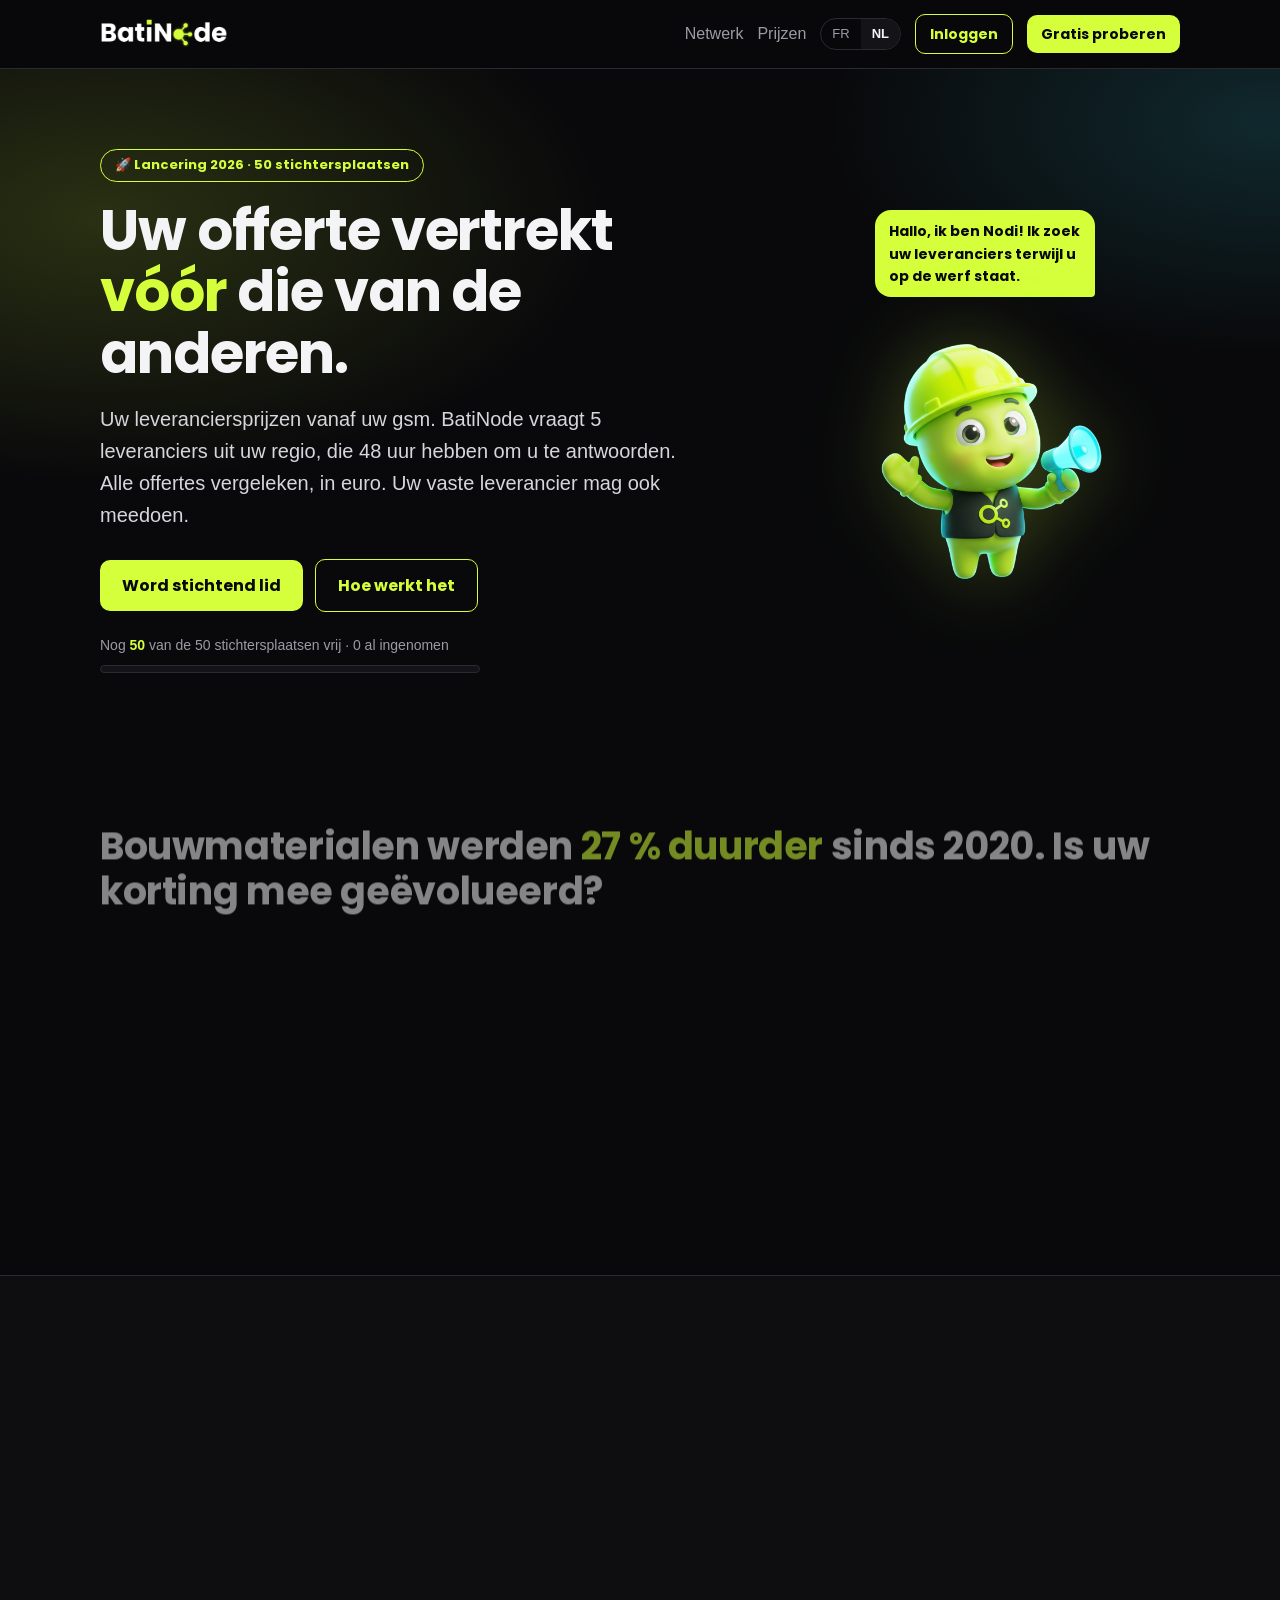
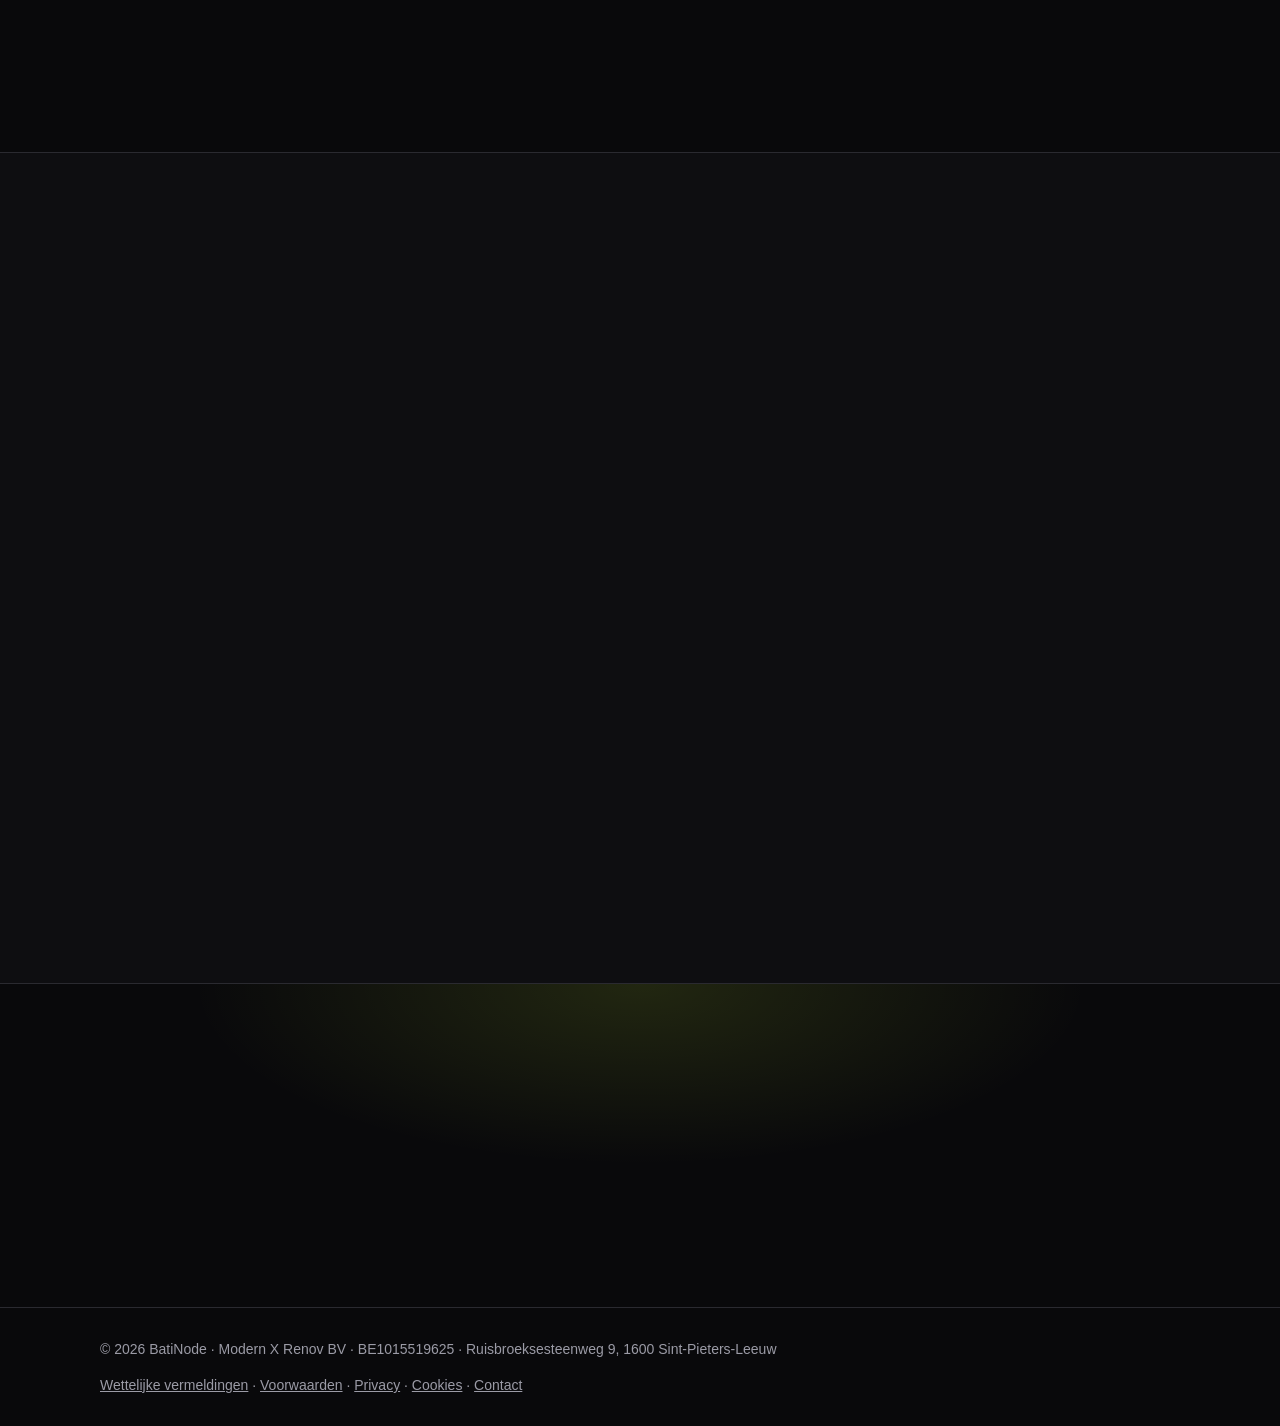
==== nl/index.html @ 7c595033 "Comparison screenshot, contractor network section, 50 founder places with +50 % after, app logo and " ====
<!doctype html>
<html lang="nl">
<head>
<meta charset="utf-8">
<meta name="viewport" content="width=device-width, initial-scale=1">
<meta http-equiv="Content-Security-Policy" content="default-src 'self'; script-src 'self'; style-src 'self'; img-src 'self' data:; font-src 'self'; connect-src 'self' https://bkmzstdviytslegbxsax.supabase.co; object-src 'none'; base-uri 'self'; form-action 'self'; frame-ancestors 'none'; upgrade-insecure-requests">
<meta name="referrer" content="strict-origin-when-cross-origin">
<title>BatiNode – Uw materiaalprijzen opgevraagd bij 5 leveranciers | Voor aannemers</title>
<meta name="description" content="BatiNode vraagt uw prijzen op bij 5 leveranciers in uw regio en vergelijkt de offertes. De leveranciers hebben 48 uur om te antwoorden. Belgisch platform voor bouwondernemers. Lanceringsprijs: 50 stichtersplaatsen.">
<link rel="canonical" href="https://batinode.be/nl/">
<link rel="alternate" hreflang="fr-BE" href="https://batinode.be/">
<link rel="alternate" hreflang="nl-BE" href="https://batinode.be/nl/">
<link rel="icon" href="/favicon.svg" type="image/svg+xml">
<link rel="icon" href="/favicon.ico" sizes="any">
<link rel="apple-touch-icon" href="/apple-touch-icon.png">
<meta property="og:type" content="website">
<meta property="og:title" content="BatiNode – Uw offerte vertrekt vóór die van de anderen">
<meta property="og:description" content="Het Belgische platform voor bouwondernemers. Word een van de 50 stichtende leden.">
<meta property="og:image" content="https://batinode.be/assets/og-nl.png">
<meta property="og:image:width" content="1200">
<meta property="og:image:height" content="630">
<meta property="og:image:alt" content="BatiNode – uw materiaalprijzen opgevraagd bij 5 leveranciers">
<meta property="og:site_name" content="BatiNode">
<meta property="og:locale" content="nl_BE">
<meta name="twitter:card" content="summary_large_image">
<meta name="twitter:image" content="https://batinode.be/assets/og-nl.png">
<meta name="theme-color" content="#09090b">
<meta property="og:url" content="https://batinode.be/nl/">
<link rel="stylesheet" href="/assets/site.css">
<script type="application/ld+json">{"@context":"https://schema.org","@type":"Organization","name":"BatiNode","url":"https://batinode.be/nl/","logo":"https://batinode.be/assets/logo.png","email":"support@batinode.be","legalName":"Modern X Renov BV","vatID":"BE1015519625","address":{"@type":"PostalAddress","streetAddress":"Ruisbroeksesteenweg 9","postalCode":"1600","addressLocality":"Sint-Pieters-Leeuw","addressCountry":"BE"}}</script>
</head>
<body>
<header>
  <div class="wrap nav">
    <a href="/nl/" aria-label="BatiNode – home"><img src="/assets/logo.png" alt="BatiNode" width="160" height="37"></a>
    <div class="links">
      <a class="hide-m navlink" href="#netwerk">Netwerk</a>
      <a class="hide-m navlink" href="#prijzen">Prijzen</a>
      <div class="lang"><a href="/" hreflang="fr">FR</a><a class="on" href="/nl/">NL</a></div>
      <a class="btn ghost sm hide-m" href="https://app.batinode.be/" rel="noopener">Inloggen</a>
      <a class="btn sm" href="https://app.batinode.be/?fondateur=1&amp;lang=nl" rel="noopener">Gratis proberen</a>
    </div>
  </div>
</header>

<main>
<section class="hero">
  <div class="wrap">
    <div>
      <span class="badge">🚀 Lancering 2026 · 50 stichtersplaatsen</span>
      <h1>Uw offerte vertrekt <em>vóór</em> die van de anderen.</h1>
      <p class="lead">Uw leveranciersprijzen vanaf uw gsm. BatiNode vraagt 5 leveranciers uit uw regio, die 48 uur hebben om u te antwoorden. Alle offertes vergeleken, in euro. Uw vaste leverancier mag ook meedoen.</p>
      <div class="cta-row">
        <a class="btn" href="https://app.batinode.be/?fondateur=1&amp;lang=nl" rel="noopener">Word stichtend lid</a>
        <a class="btn ghost" href="#hoe">Hoe werkt het</a>
      </div>
      <div class="counter" data-founders="0">
        Nog <b data-left>50</b> van de 50 stichtersplaatsen vrij · <span data-taken>0</span> al ingenomen
        <div class="bar"><i></i></div>
      </div>
    </div>
    <div class="nodi">
      <div class="bubble">Hallo, ik ben Nodi! Ik zoek uw leveranciers terwijl u op de werf staat.</div>
      <img src="/assets/nodi.png" alt="Nodi, de assistent van BatiNode" width="300" height="300">
    </div>
  </div>
</section>

<section id="cijfers">
  <div class="wrap">
    <h2 class="reveal">Bouwmaterialen werden <em>27 % duurder</em> sinds 2020. Is uw korting mee geëvolueerd?</h2>
    <p class="sub reveal">Prijzen veranderen elke maand, klanten vergelijken alles, en elke avond wachten op een prijs is een werf die elders kan tekenen.</p>
    <div class="grid3">
      <div class="card reveal"><div class="stat">+27 %</div><p>Stijging van de prijsindex voor bouwmaterialen sinds eind 2020 (FOD Economie).</p></div>
      <div class="card reveal"><div class="stat">1 tot 2 weken</div><p>Op bouwfora zeggen particulieren dat ze na die termijn zonder offerte afhaken.</p></div>
      <div class="card reveal"><div class="stat">13 u</div><p>Per week: de beheertijd van een bouwondernemer, waarvan ongeveer 3 u voor aankopen en offertes (studie Asterès 2024, Frankrijk).</p></div>
    </div>
  </div>
</section>

<section class="alt">
  <div class="wrap story reveal">
    <div>
      <h2>Zoon van een aannemer. <em>Ik zag het probleem van binnenuit.</em></h2>
      <p>Mijn vader is aannemer in de bouw. Ik heb enkele jaren met hem samengewerkt, en ik deed de administratie en het beheer van het bedrijf. Bij elke werf hetzelfde verhaal: prijsaanvragen links en rechts, herinneringen sturen, en altijd dezelfde leveranciers uit gewoonte… terwijl hun prijzen niet altijd de voordeligste waren.</p>
      <p>Ik zocht een oplossing. Die bestond niet. Dus heb ik ze gemaakt: <b>BatiNode</b>. U vraagt uw prijs één keer, aan leveranciers dicht bij uw werf, en alle offertes vergeleken.</p>
      <p class="muted">— Henrique, oprichter van BatiNode</p>
    </div>
    <div class="card">
      <p class="quote">Onze belofte: uw leveranciersprijzen opgevraagd in 2 minuten, de offertes vergeleken zodra ze binnenkomen.</p>
      <p class="muted">Minder telefoneren, meer werven.</p>
    </div>
  </div>
</section>

<section id="hoe">
  <div class="wrap">
    <h2 class="reveal">Hoe werkt het</h2>
    <p class="sub reveal">Drie stappen, geen opleiding nodig.</p>
    <div class="grid3">
      <div class="card reveal"><span class="num">1</span><h3>Beschrijf wat u nodig hebt</h3><p>Producten, hoeveelheden, levering of afhaling. Importeer zelfs uw Excel-meetstaat met één klik.</p></div>
      <div class="card reveal"><span class="num">2</span><h3>Nodi vindt 5 leveranciers</h3><p>Uit meer dan 1.000 gecontroleerde Belgische leveranciers, dicht bij uw werf. Of kies uw eigen leveranciers, of beide.</p></div>
      <div class="card reveal"><span class="num">3</span><h3>Vergelijk en bestel</h3><p>De offertes naast elkaar, op eenheidsprijs: beste prijs, termijn, levering. U kiest, wij verwittigen de anderen.</p></div>
    </div>
  </div>
</section>

<section id="vergelijking" class="alt">
  <div class="wrap">
    <h2 class="reveal">De vergelijking, <em>in één oogopslag</em></h2>
    <p class="sub reveal">Elke offerte naast elkaar, op eenheidsprijs, ook als een leverancier per rol of per emmer verkoopt. Nodi leest de pdf-offertes, controleert of het materiaal het gevraagde is en toont u de beste offerte.</p>
    <img class="shot reveal" src="/assets/comparatif-nl.png" width="1290" height="957" loading="lazy" alt="Voorbeeld van een BatiNode-vergelijking: drie offertes naast elkaar, de beste aangeduid door Nodi, en een ander product gemeld met een nieuwe aanvraag">
    <p class="note reveal">Voorbeeld met fictieve leveranciers.</p>
  </div>
</section>

<section id="netwerk">
  <div class="wrap">
    <h2 class="reveal">Niet alleen leveranciers: <em>een ondernemersnetwerk</em></h2>
    <p class="sub reveal">BatiNode verbindt ook bouwbedrijven met elkaar. Ze zijn allemaal gecontroleerd in de KBO en het btw-register: u weet met wie u praat.</p>
    <div class="grid2">
      <div class="card reveal"><div class="ico">🧱</div><h3>Onderaanneming</h3><p>Te veel werk? Geef een perceel aan een gecontroleerde aannemer. Te weinig? Bied uw diensten aan anderen aan.</p></div>
      <div class="card reveal"><div class="ico">🤝</div><h3>Samenwerking en gedeelde werven</h3><p>Ga samen voor een grotere werf, combineer uw vakgebieden en win opdrachten die u alleen niet zou nemen.</p></div>
      <div class="card reveal"><div class="ico">🛠️</div><h3>Materiaal lenen</h3><p>Stelling, minigraver, betonmolen: huur of leen bij een collega in de buurt.</p></div>
      <div class="card reveal"><div class="ico">💬</div><h3>Chat en afspraken tussen vakmensen</h3><p>Schrijf rechtstreeks naar een andere aannemer. Komt u tot een akkoord, noteer het in de app: iedereen houdt een spoor.</p></div>
    </div>
  </div>
</section>

<section class="alt">
  <div class="wrap">
    <h2 class="reveal">Alles om <em>tijd en marge te winnen</em></h2>
    <div class="grid3 mt">
      <div class="card reveal"><div class="ico">⚡</div><h3>48 uur om te antwoorden</h3><p>Leveranciers hebben 48 uur om te antwoorden. Zonder antwoord schrijft Nodi andere leveranciers aan om de 5 aan te vullen, zonder u.</p></div>
      <div class="card reveal"><div class="ico">✅</div><h3>Gecontroleerde bedrijven</h3><p>Elk bedrijf wordt gecontroleerd in de KBO en het Europese btw-register.</p></div>
      <div class="card reveal"><div class="ico">🤝</div><h3>Ondernemersnetwerk</h3><p>Onderaanneming, partnerschappen, hulp: vind betrouwbare vakmensen en chat rechtstreeks tussen gecontroleerde bedrijven.</p></div>
      <div class="card reveal"><div class="ico">📦</div><h3>Opgevolgde bestellingen</h3><p>Bestelbon, voorschot, ontvangst, gecontroleerde Peppol-factuur.</p></div>
      <div class="card reveal"><div class="ico">🇧🇪</div><h3>NL en FR</h3><p>Iedereen in zijn eigen taal: u, uw leveranciers, uw e-mails.</p></div>
      <div class="card reveal"><div class="ico">🗂️</div><h3>Minder papierwerk</h3><p>Alle offertes en bestellingen op één plek. Minder telefoontjes voor wie de administratie doet.</p></div>
    </div>
  </div>
</section>

<section id="prijzen">
  <div class="wrap">
    <h2 class="reveal">Lanceringsprijs – <em>stichterstarief</em></h2>
    <p class="sub reveal">7 dagen gratis proberen, zonder bankkaart. Zonder verplichting, opzegbaar met één klik.</p>
    <div class="grid2">
      <div class="card price reveal">
        <h3>Starter</h3>
        <p class="amount">69,99 € <small>excl. btw / maand</small></p>
        <span class="launch">Lanceringsprijs · of 699,90 €/jaar (2 maanden gratis)</span>
        <ul><li>Onbeperkt ondernemersnetwerk</li><li>Chat en akkoorden tussen vakmensen</li><li>Badge gecontroleerd bedrijf</li><li>2 gebruikers</li></ul>
        <a class="btn ghost" href="https://app.batinode.be/?fondateur=1&amp;lang=nl" rel="noopener">Start de proefperiode</a>
      </div>
      <div class="card price reco reveal">
        <span class="tag">Aanbevolen</span>
        <h3>Premium</h3>
        <p class="amount">129,99 € <small>excl. btw / maand</small></p>
        <span class="launch">Lanceringsprijs · of 1.299,90 €/jaar (2 maanden gratis)</span>
        <ul><li>Alles van Starter</li><li>Onbeperkt leveranciersprijzen opvragen</li><li>Vergelijking en opvolging van bestellingen</li><li>PDF-export · 5 gebruikers</li></ul>
        <a class="btn" href="https://app.batinode.be/?fondateur=1&amp;lang=nl" rel="noopener">Word stichtend lid</a>
      </div>
    </div>
    <div class="guarantee reveal">🔒 <b>Stichtersgarantie:</b> de eerste 50 geabonneerde bedrijven behouden hun lanceringsprijs <b>levenslang</b>, zolang het abonnement actief blijft. U kunt <b>één keer</b> van formule veranderen met behoud van de garantie; een terugstap (of onderbreking) doet ze vervallen. Plus 21 % Belgische btw.</div>
    <div class="guarantee reveal">📈 <b>Na de eerste 50 plaatsen</b> stijgen de prijzen met 50 % voor nieuwe abonnees: Starter 104,99 € en Premium 194,99 € excl. btw per maand. Stichters behouden hun prijs.</div>
  </div>
</section>

<section class="alt">
  <div class="wrap">
    <h2 class="reveal">Word <em>stichtend ambassadeur</em></h2>
    <p class="sub reveal">BatiNode start. De eerste 50 zijn geen gewone klanten: zij bouwen de tool samen met ons.</p>
    <div class="grid3">
      <div class="card reveal"><div class="ico">💎</div><h3>Levenslang vaste prijs</h3><p>Uw lanceringstarief verandert nooit, ook niet als de prijzen stijgen.</p></div>
      <div class="card reveal"><div class="ico">🏅</div><h3>Badge "Stichtend lid"</h3><p>Zichtbaar op uw profiel bij alle BatiNode-leden.</p></div>
      <div class="card reveal"><div class="ico">🗣️</div><h3>Uw stem telt</h3><p>Rechtstreekse lijn met het team en als eerste toegang tot nieuwigheden. Uw ideeën worden functies.</p></div>
    </div>
  </div>
</section>

<section id="leveranciers">
  <div class="wrap story reveal">
    <div>
      <h2>Bent u <em>leverancier</em>?</h2>
      <p>Ontvang prijsaanvragen van gecontroleerde aannemers uit uw regio, rechtstreeks in uw mailbox. U antwoordt via een link, online of door uw offerte als PDF toe te voegen.</p>
      <p><b>Gratis, zonder account, zonder verplichting.</b> Afmelden met één klik.</p>
    </div>
    <div class="card"><p>Een vraag? <a href="mailto:support@batinode.be">support@batinode.be</a></p></div>
  </div>
</section>

<section class="alt">
  <div class="wrap">
    <h2 class="reveal">Veelgestelde vragen</h2>
    <details class="reveal"><summary>Ik werk al jaren met mijn vaste leverancier.</summary><p>Perfect: hij mag ook meedoen. BatiNode vervangt hem niet, het zet hem in concurrentie met 4 andere leveranciers uit uw regio. U behoudt de relatie en hebt een cijfermatig argument om te onderhandelen.</p></details>
    <details class="reveal"><summary>Mijn nettoprijzen zijn al scherp.</summary><p>Check het met één aanvraag. Is uw leverancier de goedkoopste, dan hebt u het bewijs. Zo niet, dan weet u precies hoeveel u per werf verliest.</p></details>
    <details class="reveal"><summary>Wie ziet mijn prijzen en werven?</summary><p>Niemand behalve u. Geen enkele concurrent ziet uw prijzen, en de naam van uw klant wordt nooit aan leveranciers doorgegeven: ze zien enkel uw bedrijf en de gemeente van de werf.</p></details>
    <details class="reveal"><summary>Ik heb geen tijd om software te leren.</summary><p>Er valt niets te leren: een prijs opvragen bij leveranciers duurt 2 minuten vanaf uw gsm, en Nodi begeleidt u de eerste keer. Niets te installeren.</p></details>
    <details class="reveal"><summary>Verplicht de gratis proefperiode mij tot iets?</summary><p>Nee. 7 dagen volledige toegang, zonder bankkaart. Daarna kiest u een formule of stopt u.</p></details>
    <details class="reveal"><summary>Hoe worden de leveranciers gekozen?</summary><p>Volgens het soort materiaal dat u vraagt, bij leveranciers dicht bij uw werf: ongeveer 25 km als u afhaalt in de winkel, 50 km als u laat leveren. Geen offertes van de andere kant van het land. U kunt ook uw eigen leveranciers toevoegen.</p></details>
    <details class="reveal"><summary>Betalen leveranciers iets?</summary><p>Nee. Antwoorden is gratis voor hen, wat zorgt voor veel en snelle antwoorden.</p></details>
    <details class="reveal"><summary>Wat betekent "levenslang gegarandeerde prijs"?</summary><p>Als u bij de eerste 50 geabonneerde bedrijven hoort, verandert uw lanceringsprijs nooit zolang uw abonnement zonder onderbreking actief blijft. U kunt één keer van formule wisselen (bijvoorbeeld van Starter naar Premium) met behoud van de garantie; keert u daarna terug, dan vervalt de garantie.</p></details>
    <details class="reveal"><summary>Zijn mijn gegevens veilig?</summary><p>Ja: hosting in de Europese Unie, versleutelde verbindingen, elk bedrijf ziet enkel zijn eigen gegevens, betalingen via Stripe. Zie ons privacybeleid.</p></details>
  </div>
</section>

<section class="final">
  <div class="wrap reveal">
    <h2>Klaar om elke week uren te winnen?</h2>
    <p class="sub center">Word een van de 50 stichtende leden van BatiNode.</p>
    <a class="btn" href="https://app.batinode.be/?fondateur=1&amp;lang=nl" rel="noopener">Start mijn gratis proefperiode</a>
  </div>
</section>
</main>

<footer>
  <div class="wrap">
    <span>© 2026 BatiNode · Modern X Renov BV · BE1015519625 · Ruisbroeksesteenweg 9, 1600 Sint-Pieters-Leeuw</span>
    <span><a href="/nl/legal/mentions.html">Wettelijke vermeldingen</a> · <a href="/nl/legal/conditions.html">Voorwaarden</a> · <a href="/nl/legal/confidentialite.html">Privacy</a> · <a href="/nl/legal/cookies.html">Cookies</a> · <a href="mailto:support@batinode.be">Contact</a></span>
  </div>
</footer>
<script src="/assets/site.js" defer></script>
</body>
</html>
---- assets/site.css ----
:root{--noir:#09090b;--carte:#141418;--bord:#2a2a30;--texte:#f4f4f6;--gris:#9b9ba6;--vert:#d4ff3a;--cyan:#3ae8ff}
@font-face{font-family:"Poppins";src:url(Poppins-Bold.ttf) format("truetype");font-weight:700;font-display:swap}
*{box-sizing:border-box}
html{scroll-behavior:smooth}
body{margin:0;background:var(--noir);color:var(--texte);font-family:-apple-system,BlinkMacSystemFont,"Segoe UI",Helvetica,Arial,sans-serif;line-height:1.6;-webkit-font-smoothing:antialiased}
a{color:var(--vert)}
img{max-width:100%;display:block}
.wrap{max-width:1120px;margin:0 auto;padding:0 20px}
/* header */
header{position:sticky;top:0;z-index:20;background:rgba(9,9,11,.85);backdrop-filter:blur(10px);border-bottom:1px solid var(--bord)}
.nav{display:flex;align-items:center;justify-content:space-between;height:68px;gap:16px}
.nav img{height:30px;width:auto}
.nav .links{display:flex;align-items:center;gap:14px}
.lang{display:flex;border:1px solid var(--bord);border-radius:99px;overflow:hidden;font-size:13px}
.lang a{padding:5px 11px;color:var(--gris);text-decoration:none}
.lang a.on{background:var(--carte);color:var(--texte);font-weight:600}
.btn{display:inline-block;white-space:nowrap;background:var(--vert);color:var(--noir);font-weight:700;padding:13px 22px;border-radius:10px;text-decoration:none;transition:transform .15s,box-shadow .15s}
.btn:hover{transform:translateY(-2px);box-shadow:0 8px 30px rgba(212,255,58,.35)}
.btn.ghost{background:transparent;color:var(--vert);border:1.5px solid var(--vert)}
.btn.sm{padding:8px 14px;font-size:14px}
/* hero */
.hero{position:relative;overflow:hidden;padding:80px 0 70px}
.hero:before{content:"";position:absolute;inset:-20%;background:radial-gradient(40% 40% at 20% 30%,rgba(212,255,58,.16),transparent 70%),radial-gradient(35% 35% at 85% 20%,rgba(58,232,255,.14),transparent 70%);animation:glow 12s ease-in-out infinite alternate;z-index:0}
@keyframes glow{to{transform:translate(3%,4%) scale(1.05)}}
.hero .wrap{position:relative;z-index:1;display:grid;grid-template-columns:1.25fr .75fr;gap:40px;align-items:center}
.badge{display:inline-block;border:1px solid var(--vert);color:var(--vert);border-radius:99px;padding:5px 14px;font-size:13px;font-weight:600;margin-bottom:18px}
h1,h2,h3,.btn,.amount,.badge,.bubble{font-family:"Poppins",Helvetica,Arial,sans-serif}
h1{font-size:clamp(34px,5vw,56px);line-height:1.1;margin:0 0 18px;letter-spacing:-.02em}
h1 em{font-style:normal;color:var(--vert)}
.lead{font-size:clamp(17px,2vw,20px);color:#d6d6dc;margin:0 0 28px;max-width:600px}
.cta-row{display:flex;flex-wrap:wrap;gap:12px;align-items:center}
.counter{margin-top:22px;font-size:14px;color:var(--gris)}
.counter b{color:var(--vert)}
.bar{height:8px;background:var(--carte);border:1px solid var(--bord);border-radius:99px;max-width:380px;margin-top:8px;overflow:hidden}
.bar i{display:block;height:100%;background:linear-gradient(90deg,var(--vert),var(--cyan));width:0;transition:width 1.2s}
.nodi{position:relative;text-align:center}
.nodi img{max-width:300px;margin:0 auto;filter:drop-shadow(0 0 40px rgba(212,255,58,.25));animation:float 5s ease-in-out infinite}
@keyframes float{50%{transform:translateY(-12px)}}
.bubble{position:relative;display:inline-block;margin:0 auto 14px;background:var(--vert);color:var(--noir);font-weight:700;font-size:14px;padding:10px 14px;border-radius:16px 16px 4px 16px;max-width:220px;text-align:left}
/* sections */
section{padding:72px 0}
section.alt{background:#0e0e11;border-top:1px solid var(--bord);border-bottom:1px solid var(--bord)}
h2{font-size:clamp(26px,3.5vw,38px);line-height:1.2;margin:0 0 14px;letter-spacing:-.01em}
h2 em{font-style:normal;color:var(--vert)}
.sub{color:var(--gris);max-width:680px;margin:0 0 36px}
.grid3{display:grid;grid-template-columns:repeat(3,1fr);gap:18px}
.grid2{display:grid;grid-template-columns:repeat(2,1fr);gap:18px}
.card{background:var(--carte);border:1px solid var(--bord);border-radius:16px;padding:24px}
.card h3{margin:8px 0 8px;font-size:19px}
.card p{margin:0;color:#c9c9d1}
.num{display:inline-flex;align-items:center;justify-content:center;width:34px;height:34px;border-radius:50%;background:var(--vert);color:var(--noir);font-weight:800}
.ico{font-size:28px}
.story{display:grid;grid-template-columns:1fr 1fr;gap:40px;align-items:center}
.story p{color:#d6d6dc}
.quote{border-left:4px solid var(--vert);padding:6px 0 6px 18px;font-size:19px;font-weight:600}
/* pricing */
.price{position:relative}
.price.reco{border-color:var(--vert);box-shadow:0 0 40px rgba(212,255,58,.12)}
.price .tag{position:absolute;top:-12px;left:24px;background:var(--vert);color:var(--noir);font-size:12px;font-weight:800;padding:3px 10px;border-radius:99px}
.amount{font-size:40px;font-weight:800;margin:10px 0 0}
.amount small{font-size:15px;color:var(--gris);font-weight:500}
.launch{display:inline-block;margin-top:6px;font-size:13px;color:var(--vert);font-weight:600}
.price ul{list-style:none;padding:0;margin:18px 0 22px}
.price li{padding:5px 0 5px 26px;position:relative;color:#d6d6dc}
.price li:before{content:"✓";position:absolute;left:0;color:var(--vert);font-weight:800}
.guarantee{margin-top:26px;background:rgba(212,255,58,.07);border:1px solid rgba(212,255,58,.35);border-radius:14px;padding:18px 20px}
/* faq */
details{background:var(--carte);border:1px solid var(--bord);border-radius:12px;padding:16px 20px;margin-bottom:10px}
summary{cursor:pointer;font-weight:600;list-style:none}
summary::-webkit-details-marker{display:none}
summary:after{content:"+";float:right;color:var(--vert);font-weight:800}
details[open] summary:after{content:"–"}
details p{color:#c9c9d1;margin:12px 0 0}
/* final cta */
.final{text-align:center;padding:80px 0;background:radial-gradient(50% 80% at 50% 0%,rgba(212,255,58,.12),transparent 70%)}
footer{border-top:1px solid var(--bord);padding:30px 0;color:var(--gris);font-size:14px}
footer .wrap{display:flex;flex-wrap:wrap;justify-content:space-between;gap:14px}
footer a{color:var(--gris)}
.reveal{opacity:0;transform:translateY(18px);transition:opacity .7s,transform .7s}
.reveal.in{opacity:1;transform:none}
@media (prefers-reduced-motion:reduce){.hero:before,.nodi img{animation:none}.reveal{opacity:1;transform:none;transition:none}html{scroll-behavior:auto}}
@media (max-width:860px){.hero .wrap,.story{grid-template-columns:1fr}.grid3,.grid2{grid-template-columns:1fr}.nodi img{max-width:150px}.bubble{position:static;margin:0 auto 10px;max-width:none;display:inline-block}.nav .hide-m{display:none}section{padding:56px 0}}
.navlink{color:var(--gris);text-decoration:none}
.muted{color:var(--gris);margin-top:10px}
.mt{margin-top:28px}
.sub.center{margin:0 auto 26px}
.legal{padding:40px 20px 80px;max-width:820px}
.legal h1{font-size:34px}.legal h2{font-size:22px;color:var(--vert);margin-top:34px}
.legal p,.legal li{color:#d6d6dc}
.legal table{width:100%;border-collapse:collapse;font-size:14px;margin:14px 0}
.legal th,.legal td{border:1px solid var(--bord);padding:8px 10px;text-align:left;vertical-align:top}
.legal th{background:var(--carte)}
.stat{font-family:"Poppins",Helvetica,Arial,sans-serif;font-size:34px;font-weight:700;color:var(--vert);line-height:1.1;margin-bottom:6px}
.shot{display:block;width:100%;max-width:980px;height:auto;margin:0 auto;border-radius:16px;border:1px solid var(--bord);box-shadow:0 20px 60px rgba(0,0,0,.45)}
.note{color:var(--gris);font-size:13px;text-align:center;margin:12px 0 0}
.guarantee+.guarantee{margin-top:12px}
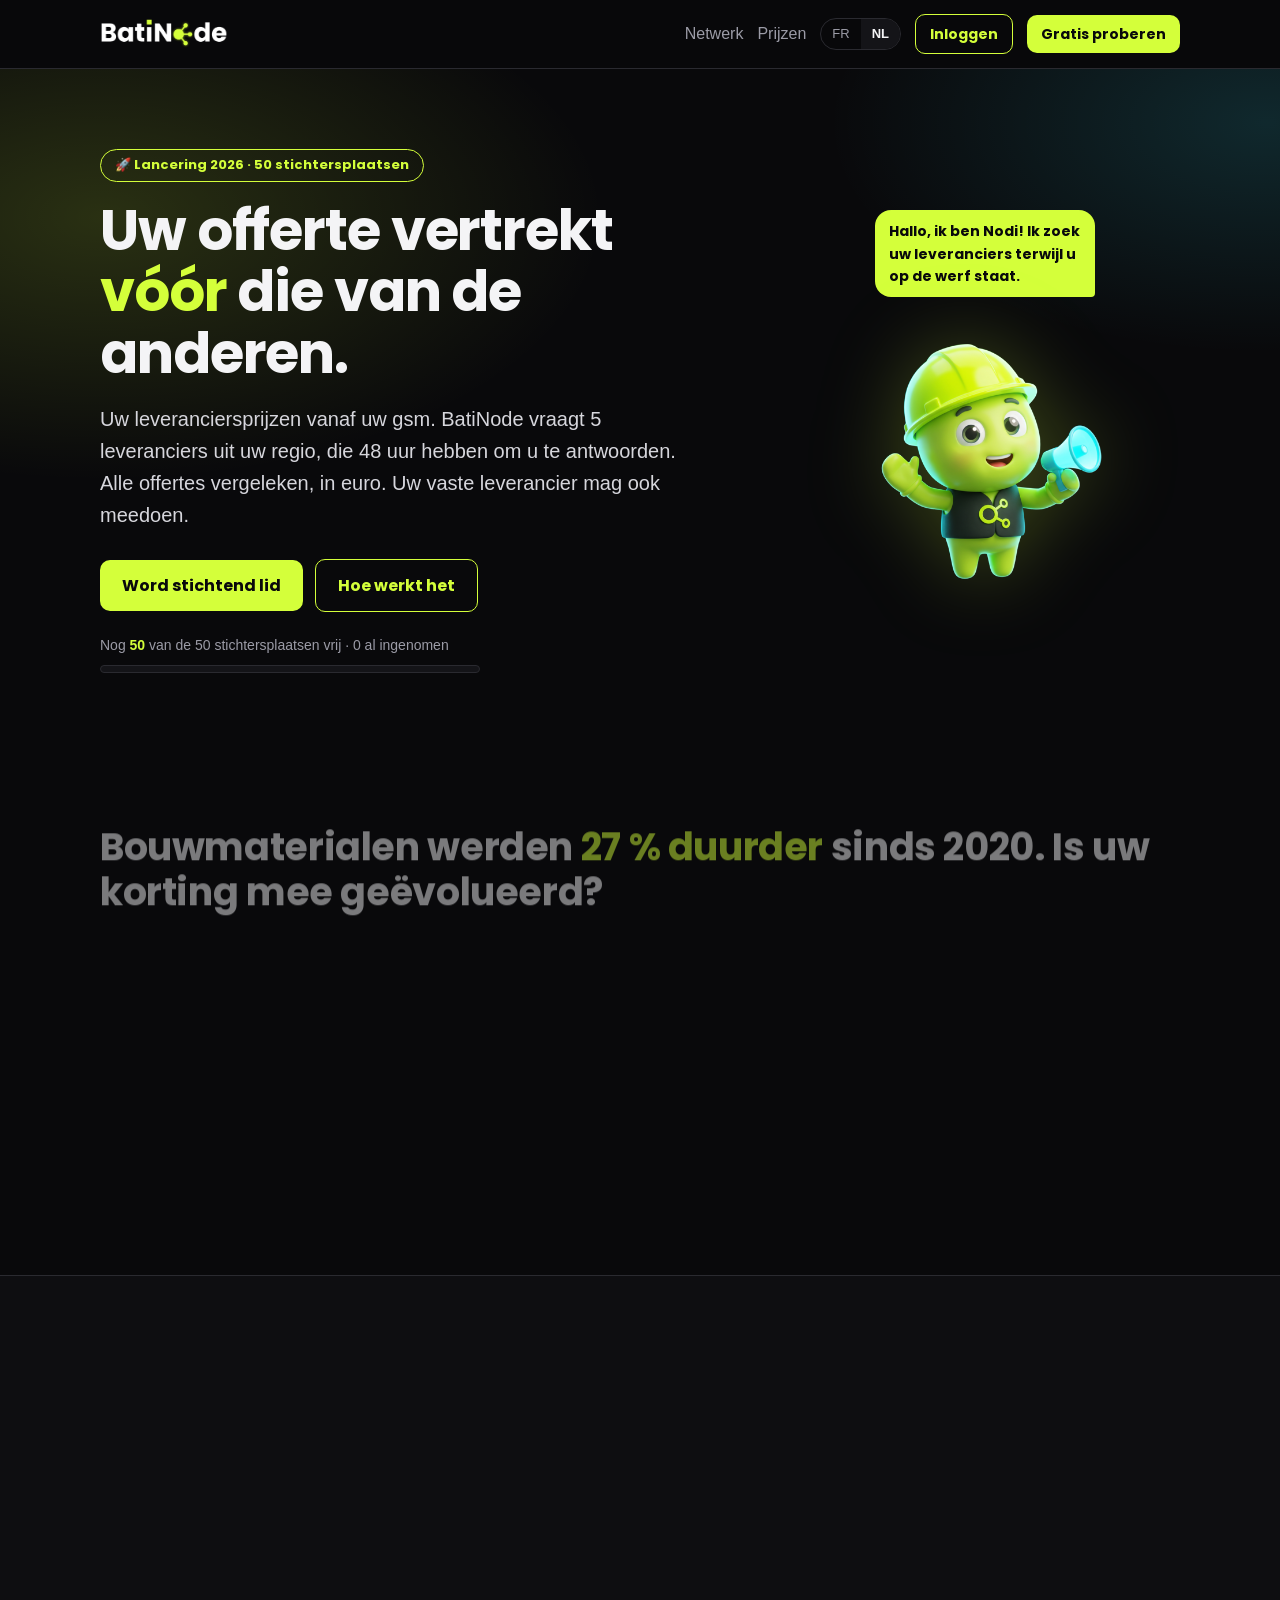
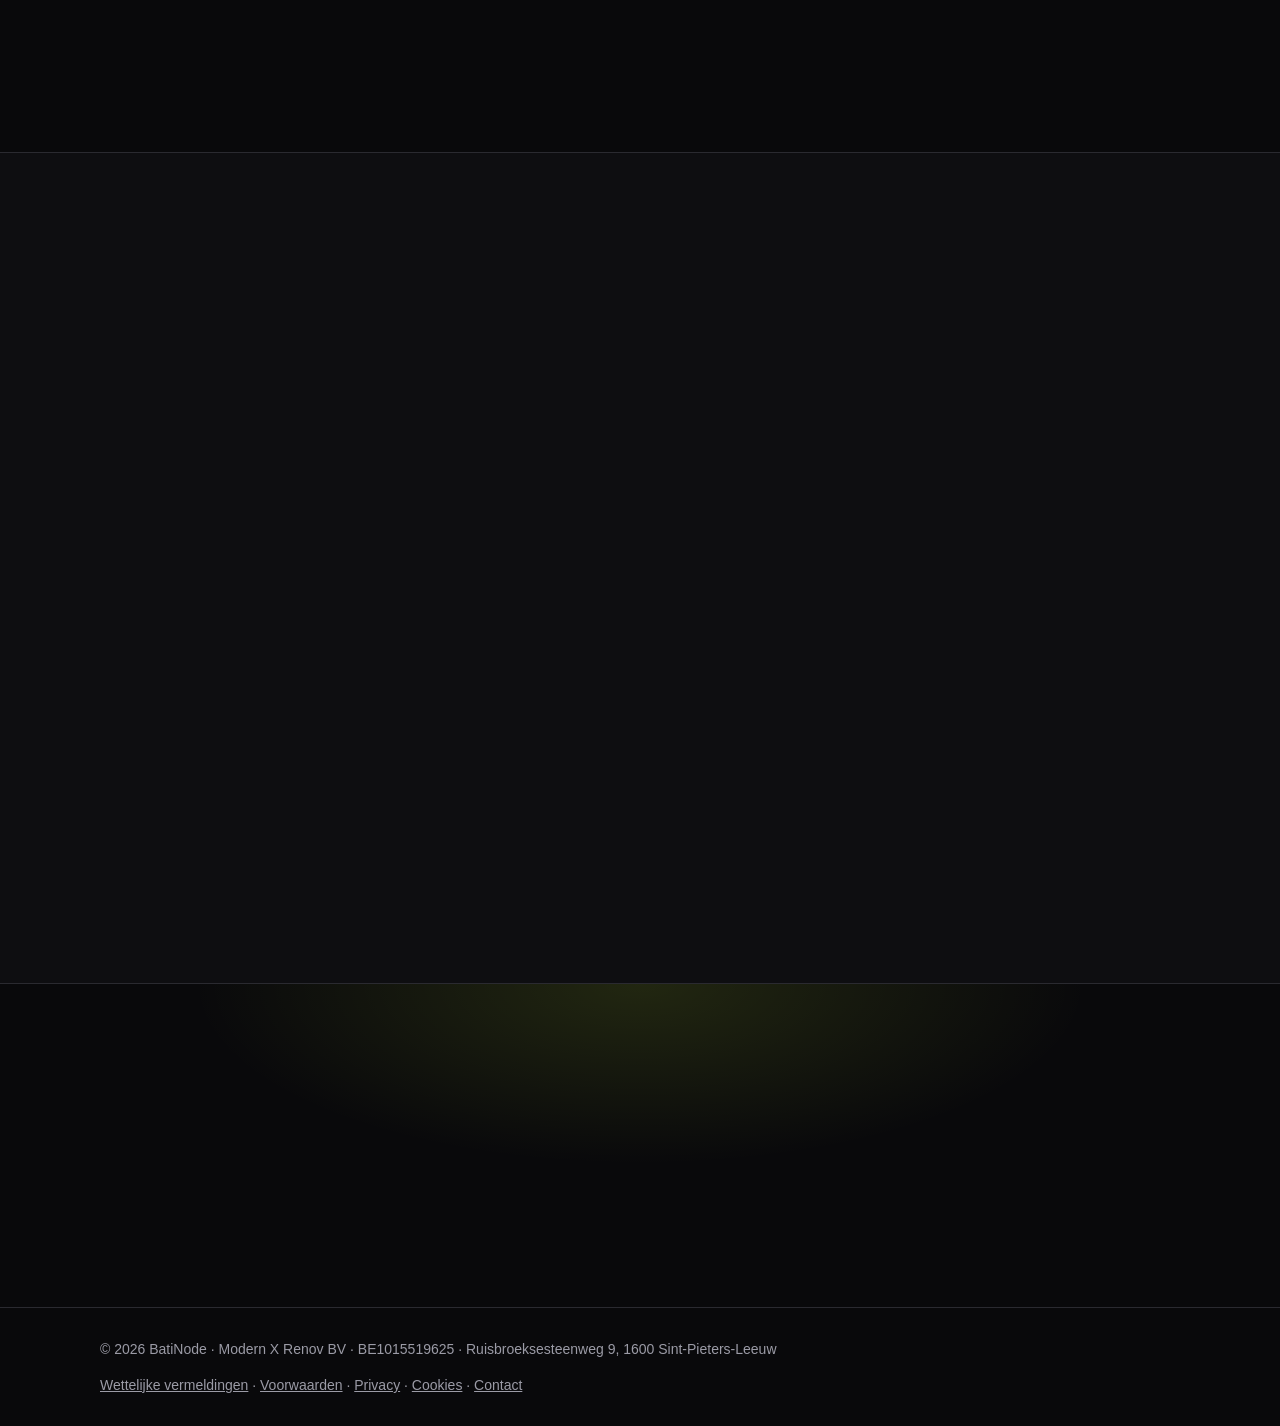
==== commit 7547836c: "Launch price is -50 %, prices double after the first 50 Co-Authored-By: Claude Opus 5.5 (1M context)" ====
--- a/nl/index.html
+++ b/nl/index.html
@@ -149,7 +149,7 @@
       <div class="card price reveal">
         <h3>Starter</h3>
         <p class="amount">69,99 € <small>excl. btw / maand</small></p>
-        <span class="launch">Lanceringsprijs · of 699,90 €/jaar (2 maanden gratis)</span>
+        <span class="launch">-50 %: in plaats van <s>139,98 €</s> · of 699,90 €/jaar (2 maanden gratis)</span>
         <ul><li>Onbeperkt ondernemersnetwerk</li><li>Chat en akkoorden tussen vakmensen</li><li>Badge gecontroleerd bedrijf</li><li>2 gebruikers</li></ul>
         <a class="btn ghost" href="https://app.batinode.be/?fondateur=1&amp;lang=nl" rel="noopener">Start de proefperiode</a>
       </div>
@@ -157,13 +157,13 @@
         <span class="tag">Aanbevolen</span>
         <h3>Premium</h3>
         <p class="amount">129,99 € <small>excl. btw / maand</small></p>
-        <span class="launch">Lanceringsprijs · of 1.299,90 €/jaar (2 maanden gratis)</span>
+        <span class="launch">-50 %: in plaats van <s>259,98 €</s> · of 1.299,90 €/jaar (2 maanden gratis)</span>
         <ul><li>Alles van Starter</li><li>Onbeperkt leveranciersprijzen opvragen</li><li>Vergelijking en opvolging van bestellingen</li><li>PDF-export · 5 gebruikers</li></ul>
         <a class="btn" href="https://app.batinode.be/?fondateur=1&amp;lang=nl" rel="noopener">Word stichtend lid</a>
       </div>
     </div>
     <div class="guarantee reveal">🔒 <b>Stichtersgarantie:</b> de eerste 50 geabonneerde bedrijven behouden hun lanceringsprijs <b>levenslang</b>, zolang het abonnement actief blijft. U kunt <b>één keer</b> van formule veranderen met behoud van de garantie; een terugstap (of onderbreking) doet ze vervallen. Plus 21 % Belgische btw.</div>
-    <div class="guarantee reveal">📈 <b>Na de eerste 50 plaatsen</b> stijgen de prijzen met 50 % voor nieuwe abonnees: Starter 104,99 € en Premium 194,99 € excl. btw per maand. Stichters behouden hun prijs.</div>
+    <div class="guarantee reveal">📈 <b>-50 % voor de eerste 50.</b> De lanceringsprijs is de helft van de normale prijs. Na de eerste 50 plaatsen verdubbelen de prijzen voor nieuwe abonnees: Starter 139,98 € en Premium 259,98 € excl. btw per maand. Stichters behouden hun prijs.</div>
   </div>
 </section>
 
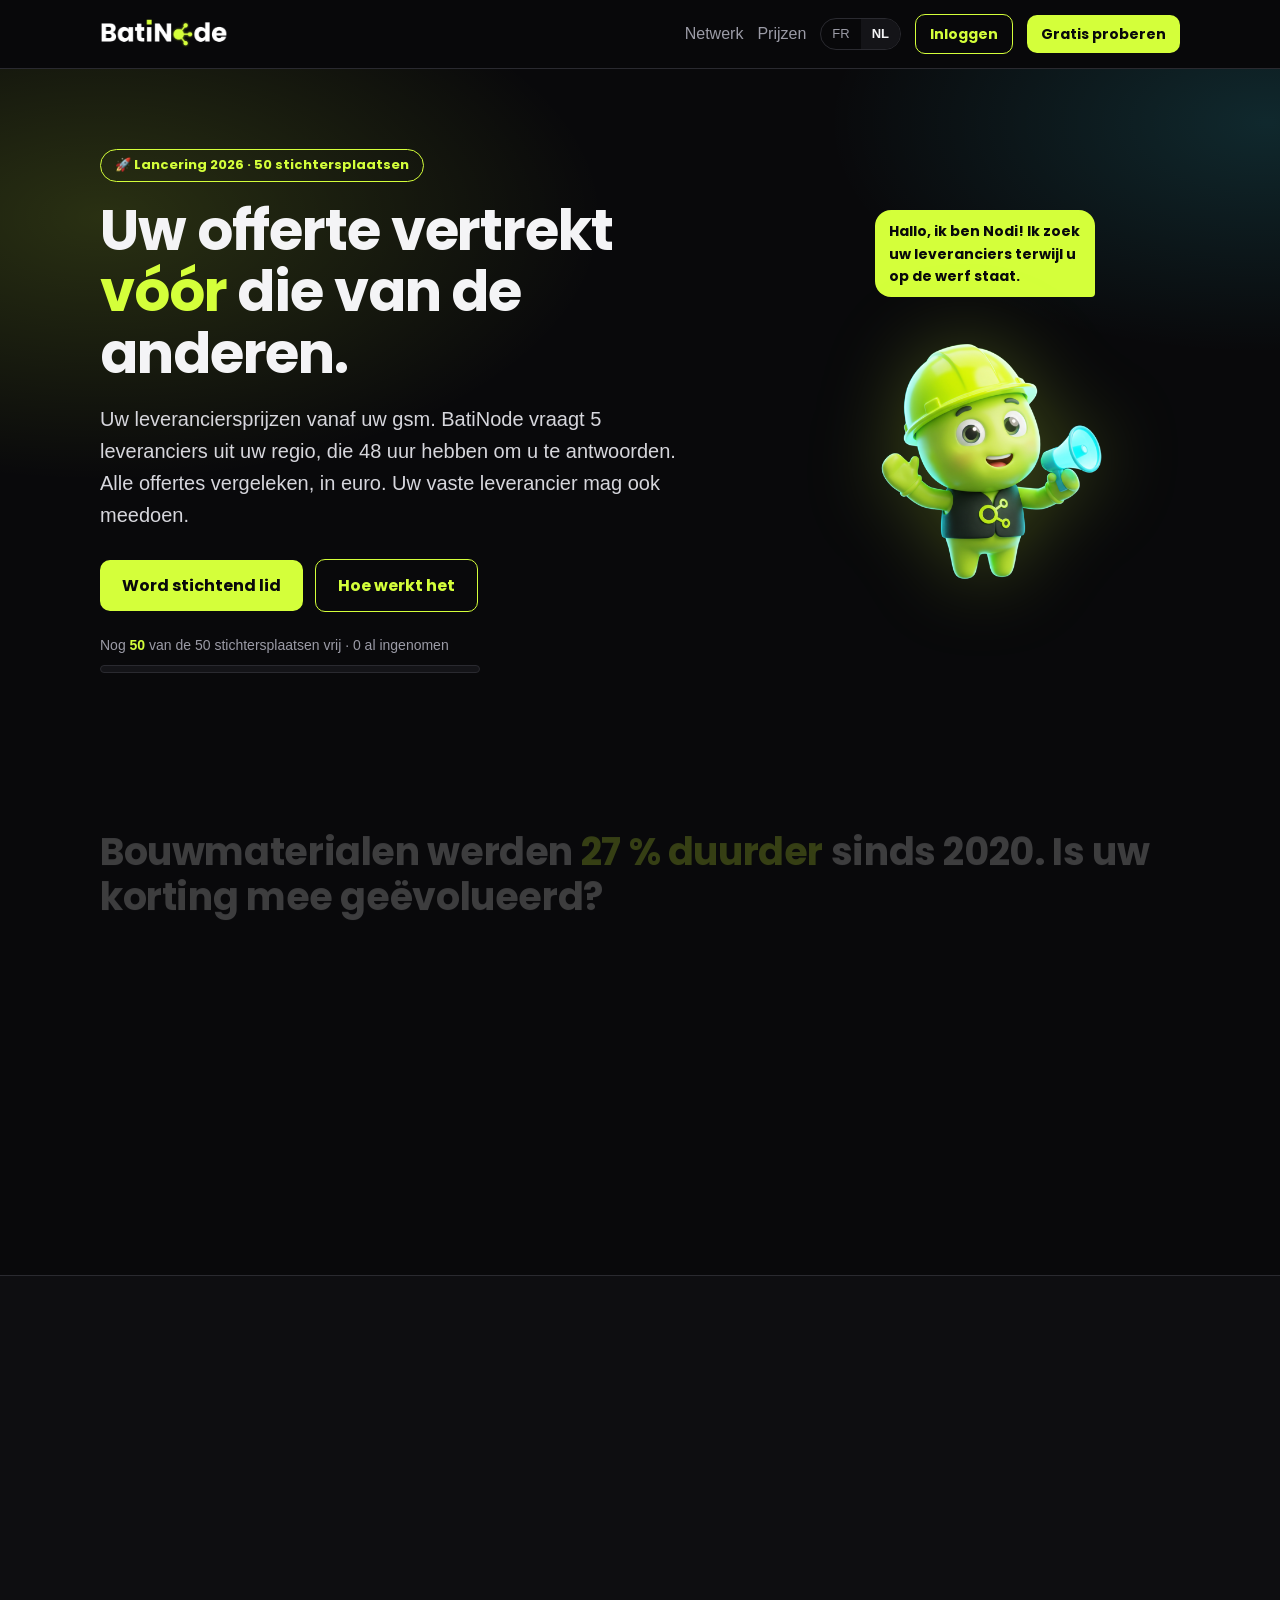
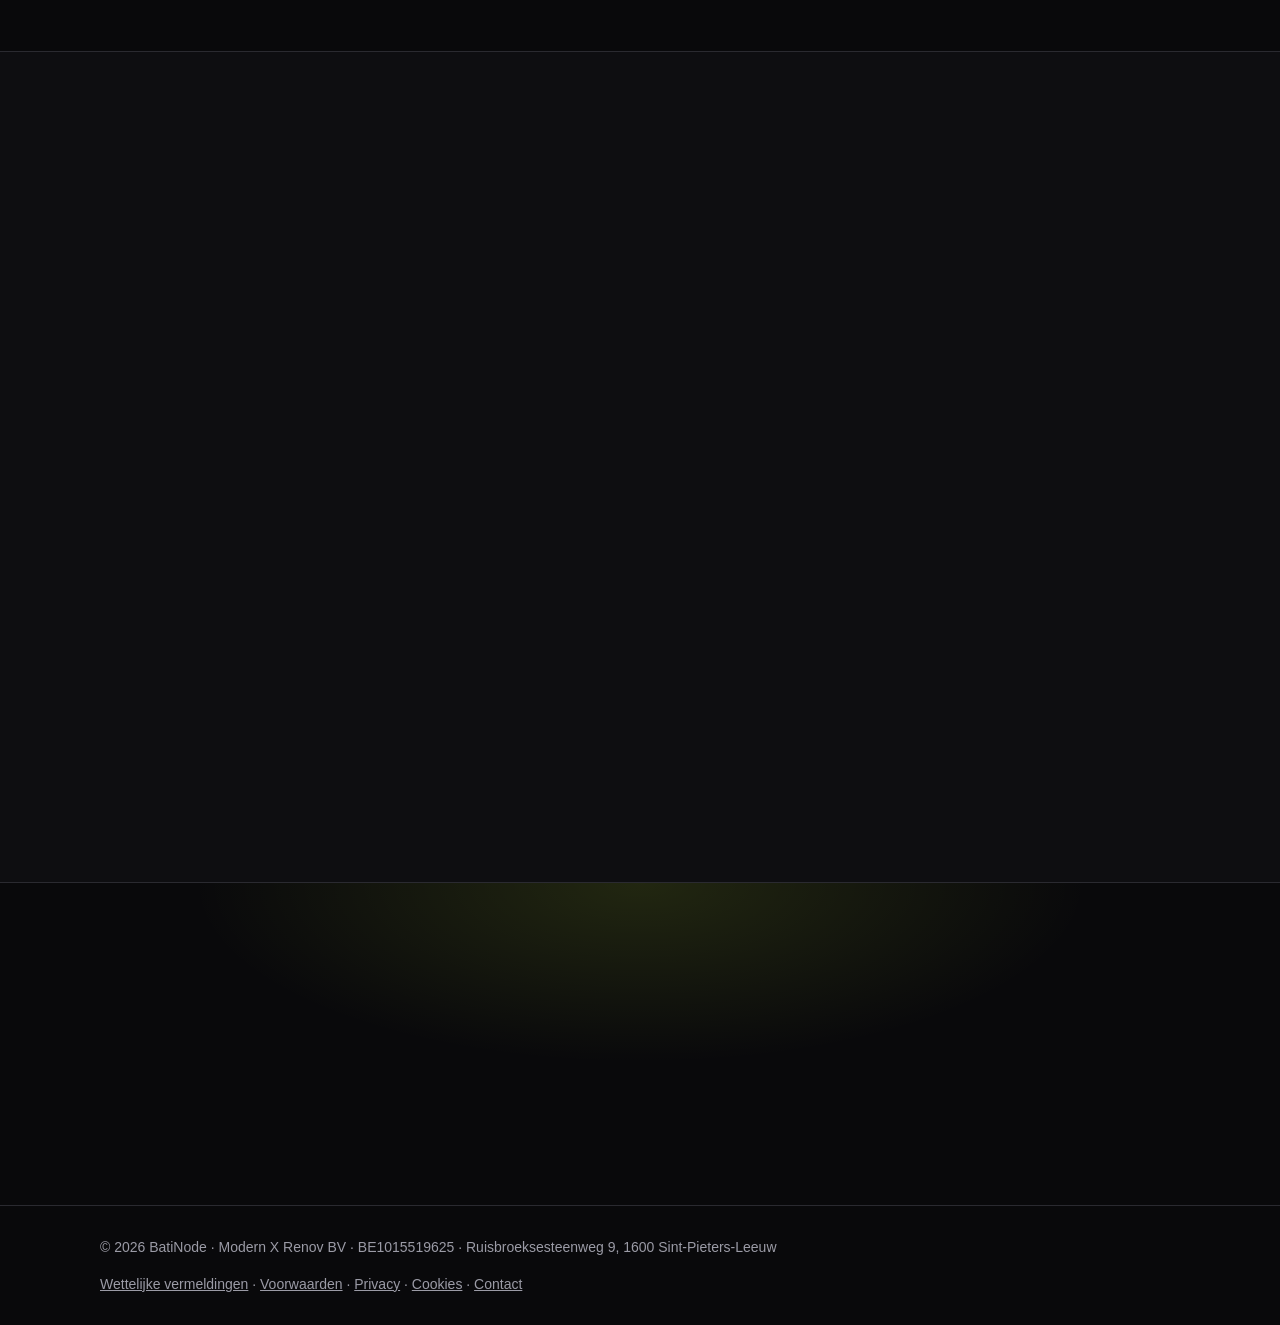
==== commit 7ea34e05: "Keep the 50 founder places, no word yet on later prices Co-Authored-By: Claude Opus 5.5 (1M context)" ====
--- a/nl/index.html
+++ b/nl/index.html
@@ -149,7 +149,7 @@
       <div class="card price reveal">
         <h3>Starter</h3>
         <p class="amount">69,99 € <small>excl. btw / maand</small></p>
-        <span class="launch">-50 %: in plaats van <s>139,98 €</s> · of 699,90 €/jaar (2 maanden gratis)</span>
+        <span class="launch">Lanceringsprijs · of 699,90 €/jaar (2 maanden gratis)</span>
         <ul><li>Onbeperkt ondernemersnetwerk</li><li>Chat en akkoorden tussen vakmensen</li><li>Badge gecontroleerd bedrijf</li><li>2 gebruikers</li></ul>
         <a class="btn ghost" href="https://app.batinode.be/?fondateur=1&amp;lang=nl" rel="noopener">Start de proefperiode</a>
       </div>
@@ -157,13 +157,12 @@
         <span class="tag">Aanbevolen</span>
         <h3>Premium</h3>
         <p class="amount">129,99 € <small>excl. btw / maand</small></p>
-        <span class="launch">-50 %: in plaats van <s>259,98 €</s> · of 1.299,90 €/jaar (2 maanden gratis)</span>
+        <span class="launch">Lanceringsprijs · of 1.299,90 €/jaar (2 maanden gratis)</span>
         <ul><li>Alles van Starter</li><li>Onbeperkt leveranciersprijzen opvragen</li><li>Vergelijking en opvolging van bestellingen</li><li>PDF-export · 5 gebruikers</li></ul>
         <a class="btn" href="https://app.batinode.be/?fondateur=1&amp;lang=nl" rel="noopener">Word stichtend lid</a>
       </div>
     </div>
     <div class="guarantee reveal">🔒 <b>Stichtersgarantie:</b> de eerste 50 geabonneerde bedrijven behouden hun lanceringsprijs <b>levenslang</b>, zolang het abonnement actief blijft. U kunt <b>één keer</b> van formule veranderen met behoud van de garantie; een terugstap (of onderbreking) doet ze vervallen. Plus 21 % Belgische btw.</div>
-    <div class="guarantee reveal">📈 <b>-50 % voor de eerste 50.</b> De lanceringsprijs is de helft van de normale prijs. Na de eerste 50 plaatsen verdubbelen de prijzen voor nieuwe abonnees: Starter 139,98 € en Premium 259,98 € excl. btw per maand. Stichters behouden hun prijs.</div>
   </div>
 </section>
 
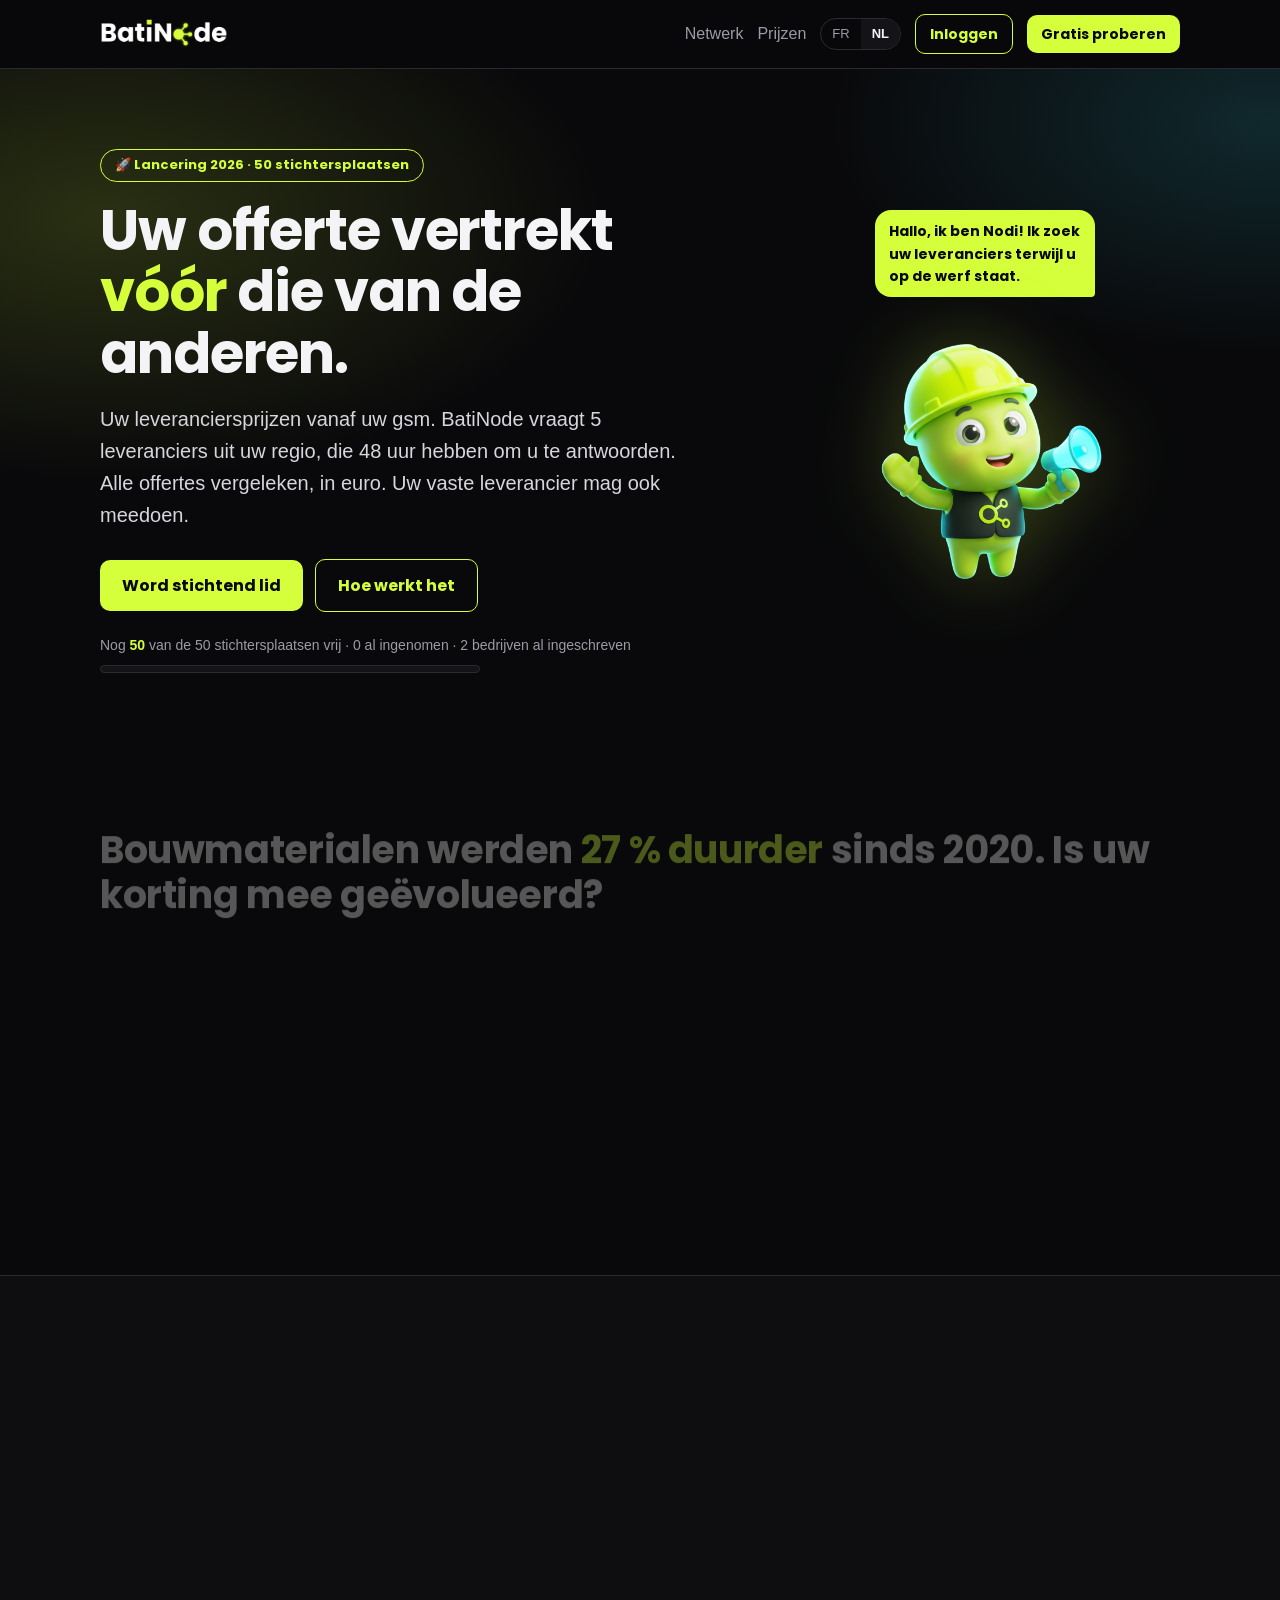
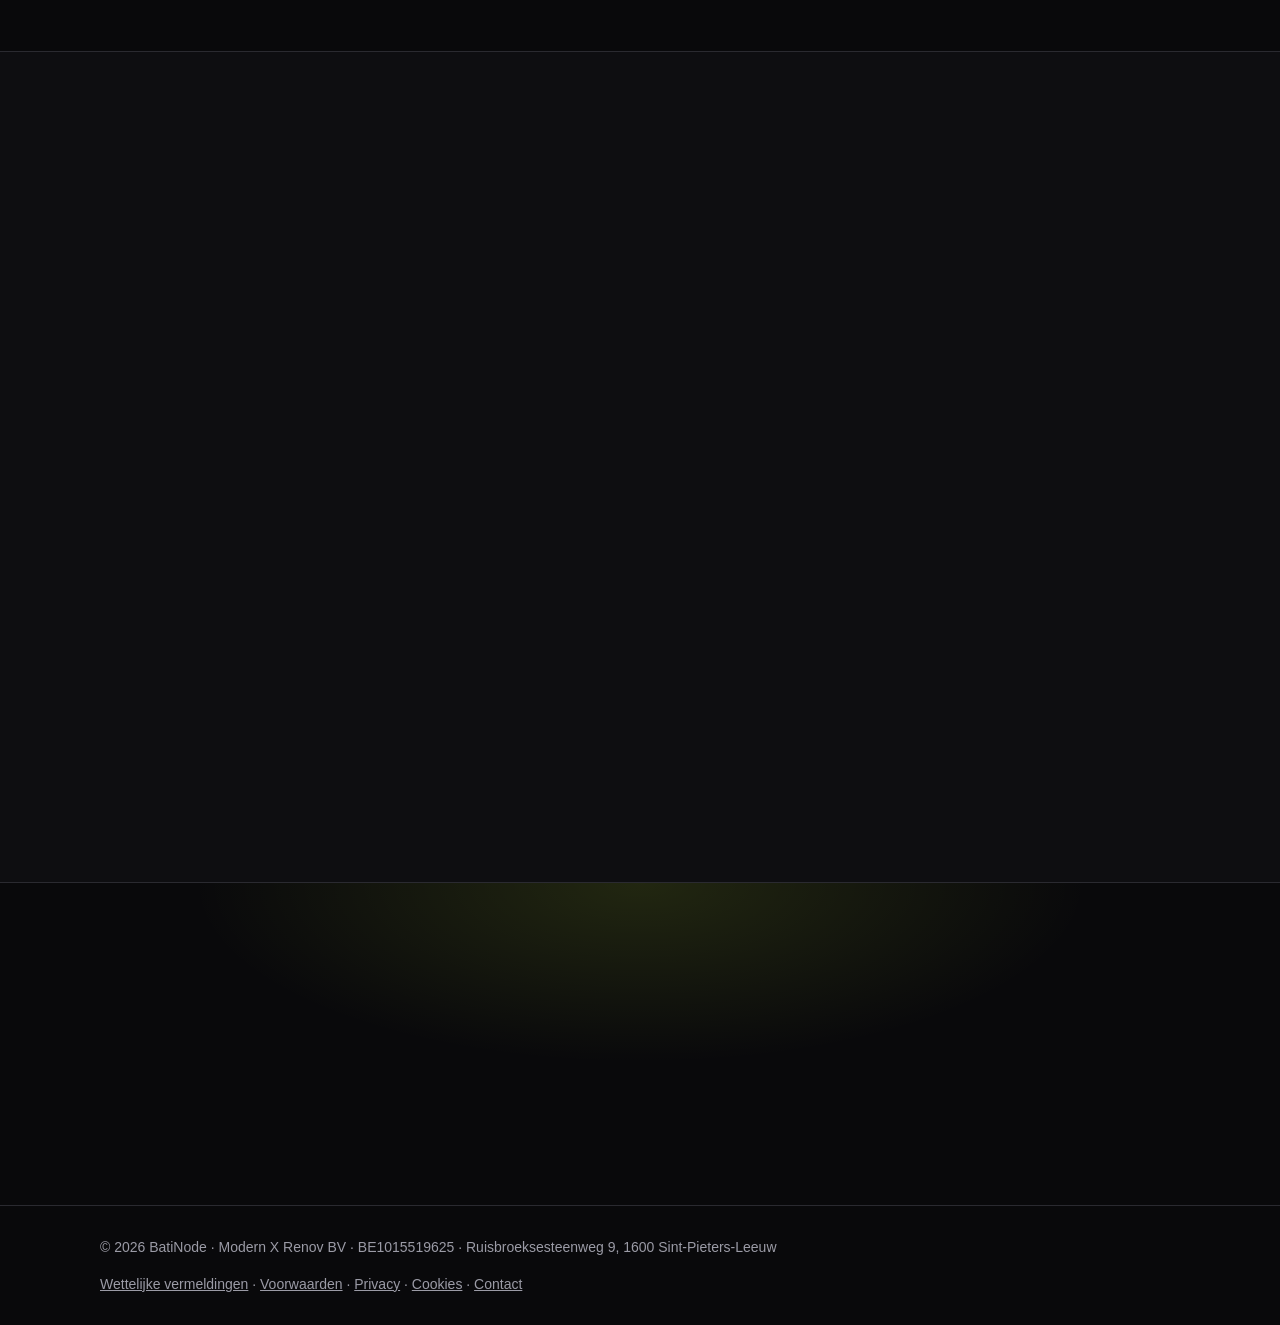
==== commit 27788348: "Founder counter: live, refreshed every minute, with the number of companies signed up Co-Authored-By" ====
--- a/nl/index.html
+++ b/nl/index.html
@@ -54,8 +54,8 @@
         <a class="btn" href="https://app.batinode.be/?fondateur=1&amp;lang=nl" rel="noopener">Word stichtend lid</a>
         <a class="btn ghost" href="#hoe">Hoe werkt het</a>
       </div>
-      <div class="counter" data-founders="0">
-        Nog <b data-left>50</b> van de 50 stichtersplaatsen vrij · <span data-taken>0</span> al ingenomen
+      <div class="counter" data-founders="0" data-registered-count="2">
+        Nog <b data-left>50</b> van de 50 stichtersplaatsen vrij · <span data-taken>0</span> al ingenomen · <span data-registered>2</span> bedrijven al ingeschreven
         <div class="bar"><i></i></div>
       </div>
     </div>
@@ -219,6 +219,6 @@
     <span><a href="/nl/legal/mentions.html">Wettelijke vermeldingen</a> · <a href="/nl/legal/conditions.html">Voorwaarden</a> · <a href="/nl/legal/confidentialite.html">Privacy</a> · <a href="/nl/legal/cookies.html">Cookies</a> · <a href="mailto:support@batinode.be">Contact</a></span>
   </div>
 </footer>
-<script src="/assets/site.js" defer></script>
+<script src="/assets/site.js?v=3" defer></script>
 </body>
 </html>
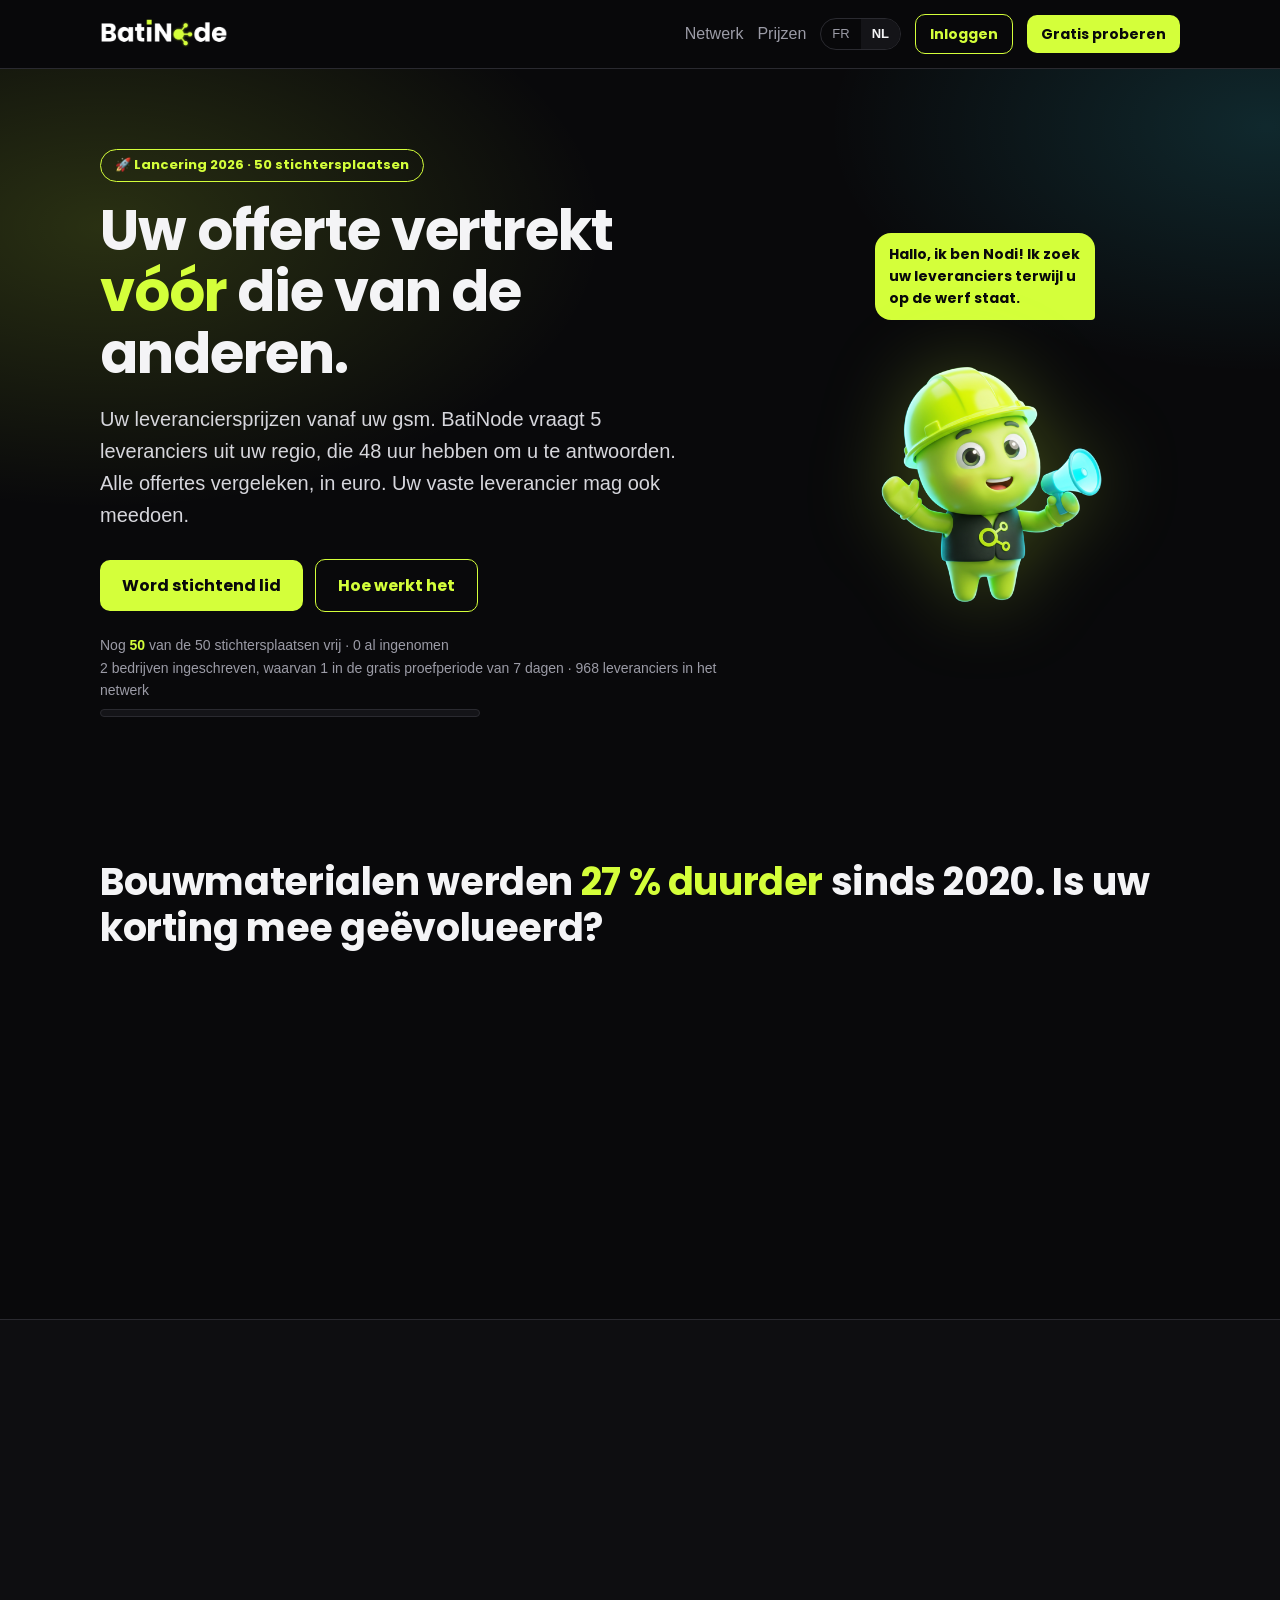
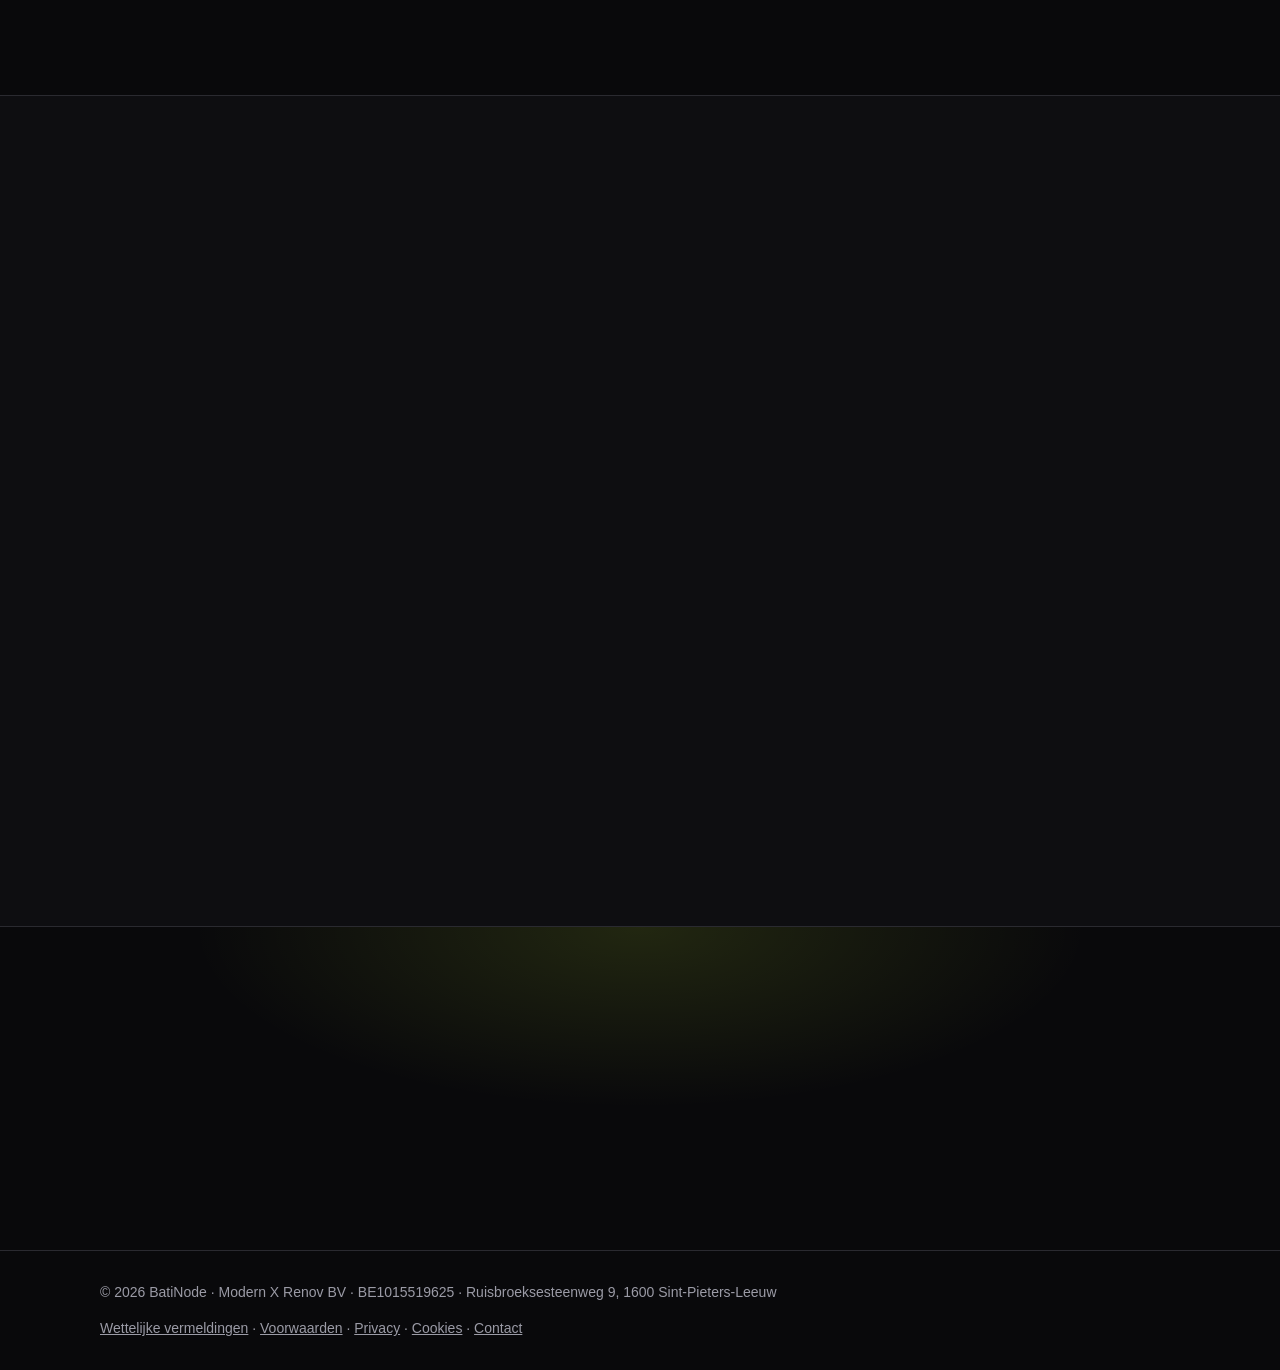
==== commit 15d34e7b: "Counter: companies in their 7-day trial and suppliers in the network, live Co-Authored-By: Claude Op" ====
--- a/nl/index.html
+++ b/nl/index.html
@@ -54,8 +54,8 @@
         <a class="btn" href="https://app.batinode.be/?fondateur=1&amp;lang=nl" rel="noopener">Word stichtend lid</a>
         <a class="btn ghost" href="#hoe">Hoe werkt het</a>
       </div>
-      <div class="counter" data-founders="0" data-registered-count="2">
-        Nog <b data-left>50</b> van de 50 stichtersplaatsen vrij · <span data-taken>0</span> al ingenomen · <span data-registered>2</span> bedrijven al ingeschreven
+      <div class="counter" data-founders="0">
+        Nog <b data-left>50</b> van de 50 stichtersplaatsen vrij · <span data-taken>0</span> al ingenomen<br><span data-registered>2</span> bedrijven ingeschreven, waarvan <span data-trial>1</span> in de gratis proefperiode van 7 dagen · <span data-suppliers>968</span> leveranciers in het netwerk
         <div class="bar"><i></i></div>
       </div>
     </div>
@@ -219,6 +219,6 @@
     <span><a href="/nl/legal/mentions.html">Wettelijke vermeldingen</a> · <a href="/nl/legal/conditions.html">Voorwaarden</a> · <a href="/nl/legal/confidentialite.html">Privacy</a> · <a href="/nl/legal/cookies.html">Cookies</a> · <a href="mailto:support@batinode.be">Contact</a></span>
   </div>
 </footer>
-<script src="/assets/site.js?v=3" defer></script>
+<script src="/assets/site.js?v=4" defer></script>
 </body>
 </html>
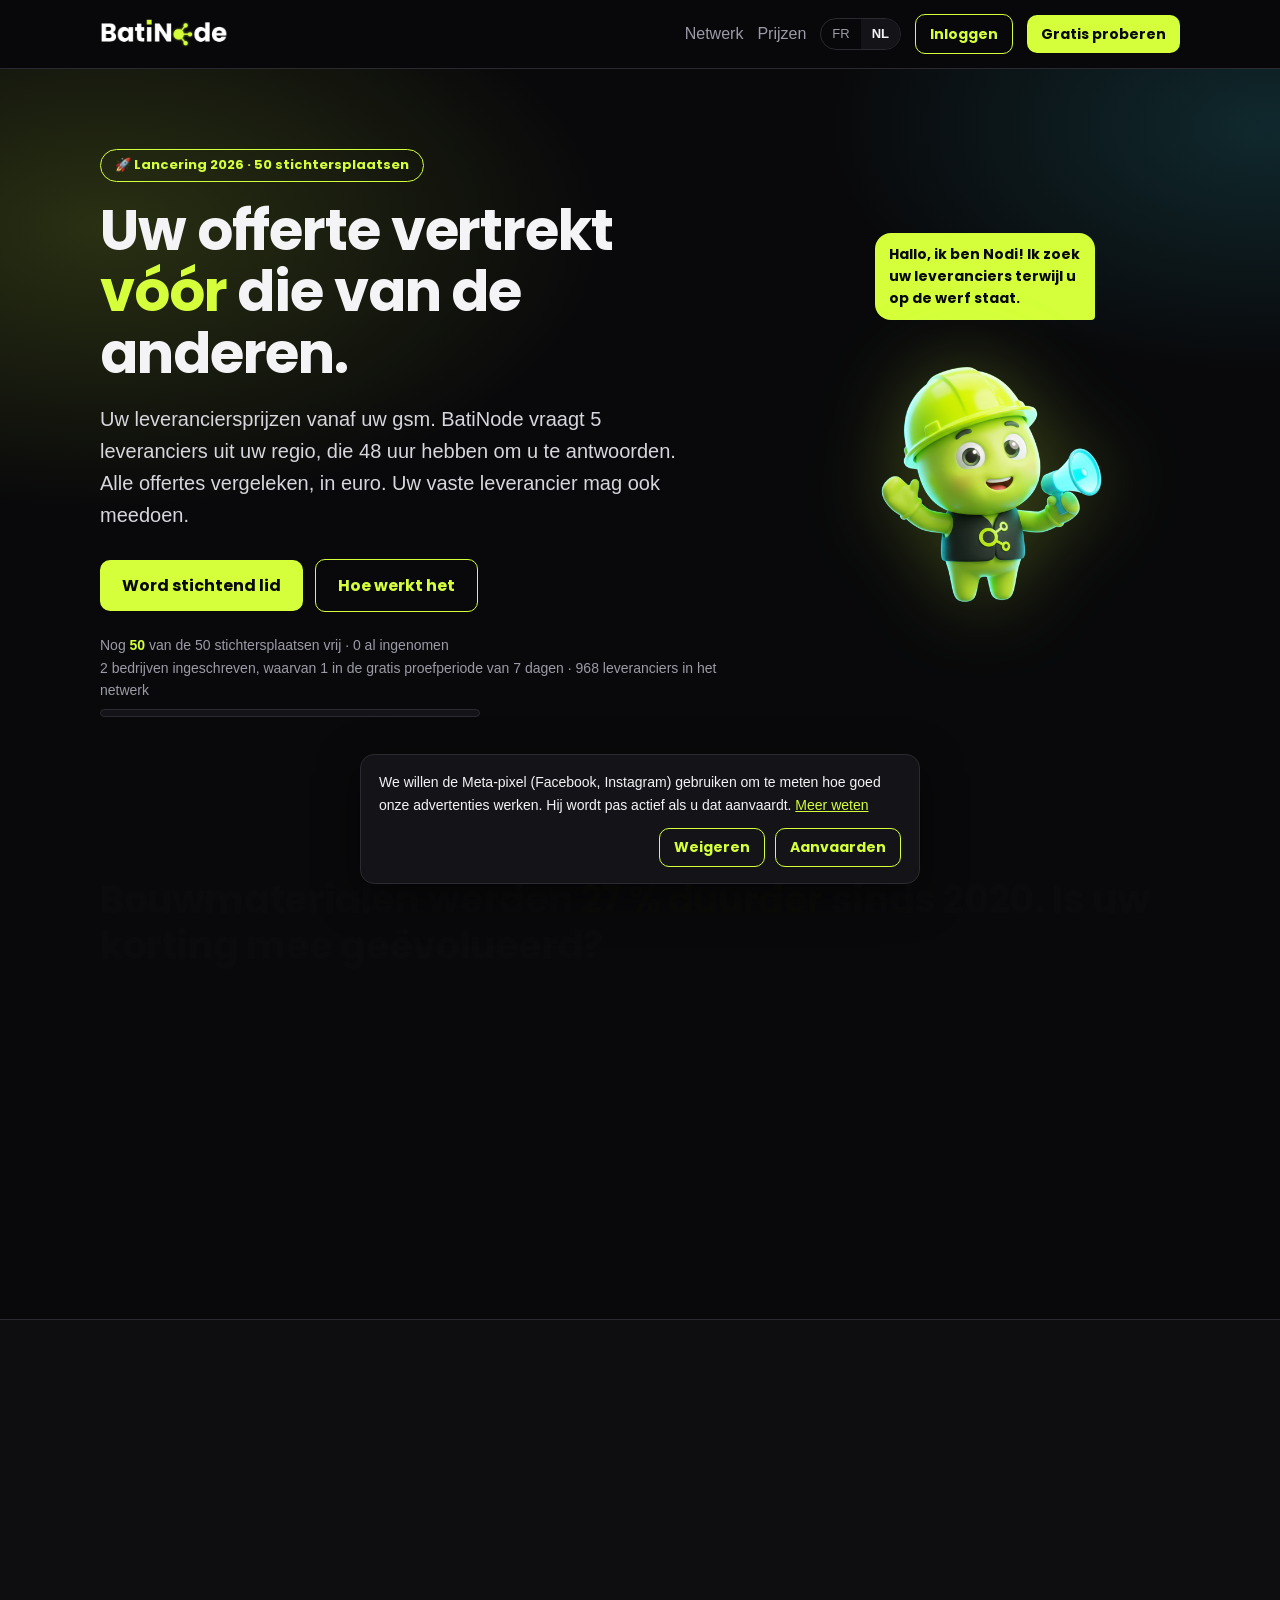
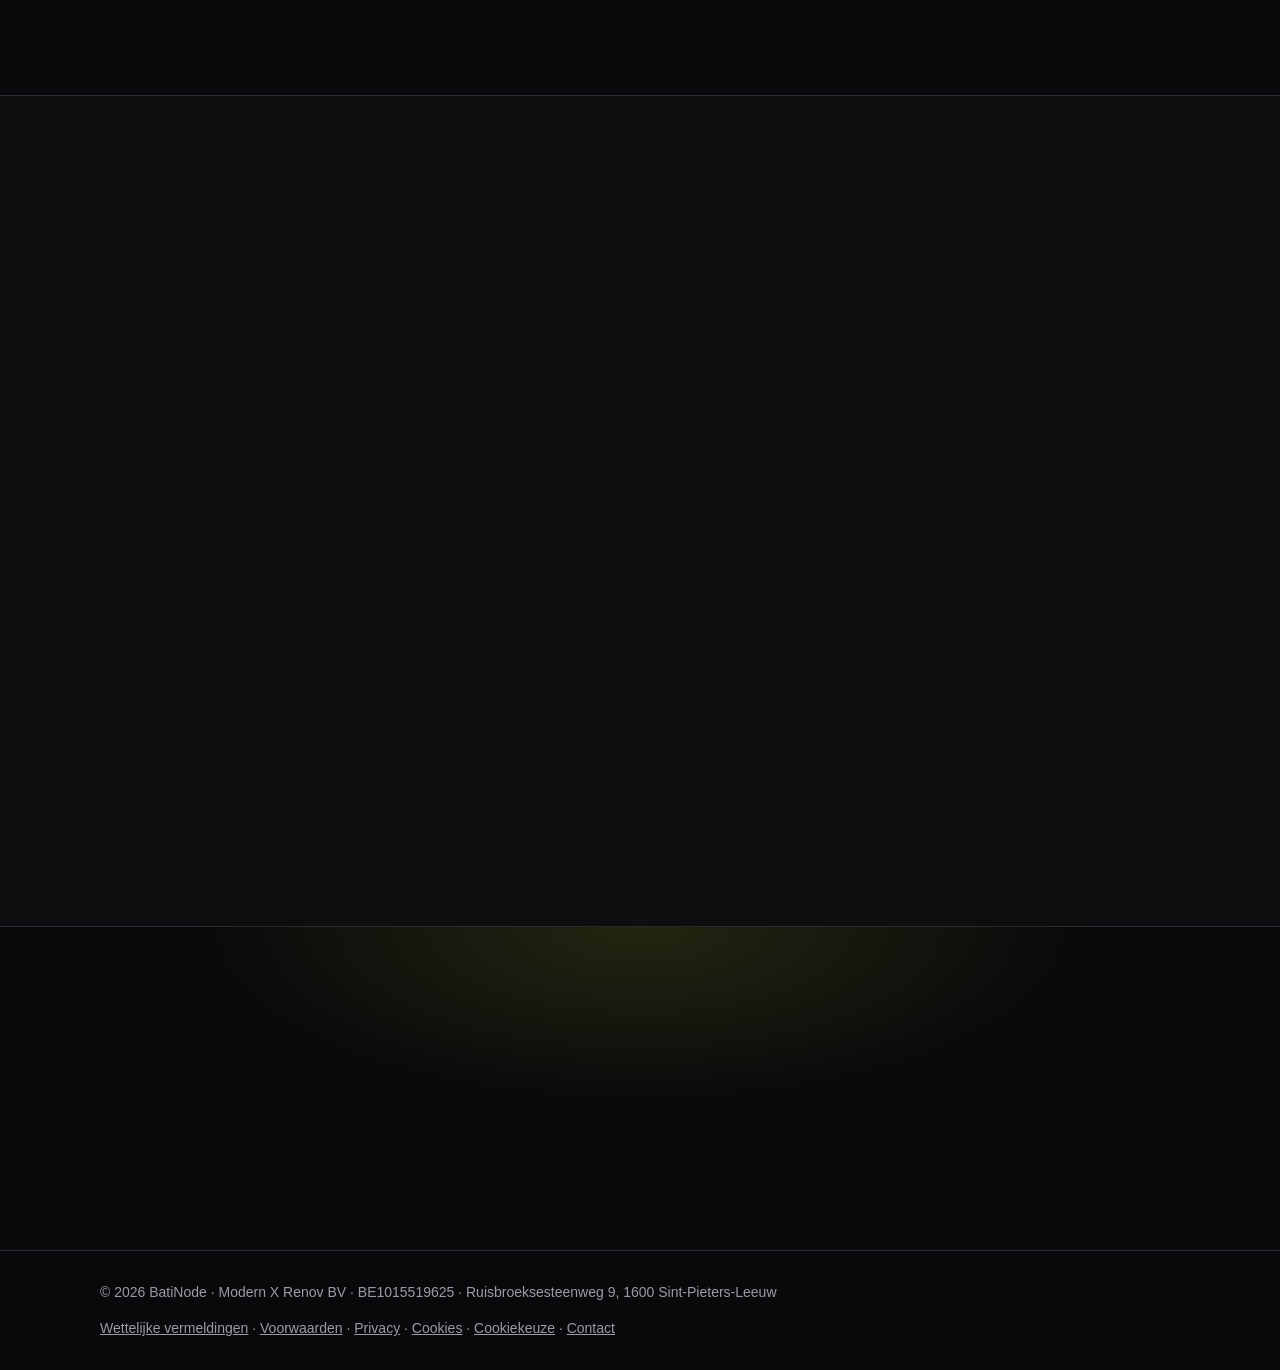
==== commit 1c42d3f2: "Meta pixel behind a cookie banner (accept or refuse, equal choice); cookie and privacy pages updated" ====
--- a/nl/index.html
+++ b/nl/index.html
@@ -3,7 +3,7 @@
 <head>
 <meta charset="utf-8">
 <meta name="viewport" content="width=device-width, initial-scale=1">
-<meta http-equiv="Content-Security-Policy" content="default-src 'self'; script-src 'self'; style-src 'self'; img-src 'self' data:; font-src 'self'; connect-src 'self' https://bkmzstdviytslegbxsax.supabase.co; object-src 'none'; base-uri 'self'; form-action 'self'; frame-ancestors 'none'; upgrade-insecure-requests">
+<meta http-equiv="Content-Security-Policy" content="default-src 'self'; script-src 'self' https://connect.facebook.net; style-src 'self'; img-src 'self' data: https://www.facebook.com; font-src 'self'; connect-src 'self' https://bkmzstdviytslegbxsax.supabase.co https://www.facebook.com https://connect.facebook.net; object-src 'none'; base-uri 'self'; form-action 'self'; frame-ancestors 'none'; upgrade-insecure-requests">
 <meta name="referrer" content="strict-origin-when-cross-origin">
 <title>BatiNode – Uw materiaalprijzen opgevraagd bij 5 leveranciers | Voor aannemers</title>
 <meta name="description" content="BatiNode vraagt uw prijzen op bij 5 leveranciers in uw regio en vergelijkt de offertes. De leveranciers hebben 48 uur om te antwoorden. Belgisch platform voor bouwondernemers. Lanceringsprijs: 50 stichtersplaatsen.">
@@ -26,7 +26,7 @@
 <meta name="twitter:image" content="https://batinode.be/assets/og-nl.png">
 <meta name="theme-color" content="#09090b">
 <meta property="og:url" content="https://batinode.be/nl/">
-<link rel="stylesheet" href="/assets/site.css">
+<link rel="stylesheet" href="/assets/site.css?v=5">
 <script type="application/ld+json">{"@context":"https://schema.org","@type":"Organization","name":"BatiNode","url":"https://batinode.be/nl/","logo":"https://batinode.be/assets/logo.png","email":"support@batinode.be","legalName":"Modern X Renov BV","vatID":"BE1015519625","address":{"@type":"PostalAddress","streetAddress":"Ruisbroeksesteenweg 9","postalCode":"1600","addressLocality":"Sint-Pieters-Leeuw","addressCountry":"BE"}}</script>
 </head>
 <body>
@@ -216,9 +216,13 @@
 <footer>
   <div class="wrap">
     <span>© 2026 BatiNode · Modern X Renov BV · BE1015519625 · Ruisbroeksesteenweg 9, 1600 Sint-Pieters-Leeuw</span>
-    <span><a href="/nl/legal/mentions.html">Wettelijke vermeldingen</a> · <a href="/nl/legal/conditions.html">Voorwaarden</a> · <a href="/nl/legal/confidentialite.html">Privacy</a> · <a href="/nl/legal/cookies.html">Cookies</a> · <a href="mailto:support@batinode.be">Contact</a></span>
+    <span><a href="/nl/legal/mentions.html">Wettelijke vermeldingen</a> · <a href="/nl/legal/conditions.html">Voorwaarden</a> · <a href="/nl/legal/confidentialite.html">Privacy</a> · <a href="/nl/legal/cookies.html">Cookies</a> · <a href="#cookies" data-consent-open>Cookiekeuze</a> · <a href="mailto:support@batinode.be">Contact</a></span>
   </div>
 </footer>
-<script src="/assets/site.js?v=4" defer></script>
+<div class="consent" id="consent" role="dialog" aria-label="Cookies" hidden>
+  <p>We willen de Meta-pixel (Facebook, Instagram) gebruiken om te meten hoe goed onze advertenties werken. Hij wordt pas actief als u dat aanvaardt. <a href="/nl/legal/cookies.html">Meer weten</a></p>
+  <div class="consent-actions"><button type="button" class="btn ghost sm" data-consent="no">Weigeren</button><button type="button" class="btn ghost sm" data-consent="yes">Aanvaarden</button></div>
+</div>
+<script src="/assets/site.js?v=5" defer></script>
 </body>
 </html>
--- a/assets/site.css
+++ b/assets/site.css
@@ -94,3 +94,9 @@
 .shot{display:block;width:100%;max-width:980px;height:auto;margin:0 auto;border-radius:16px;border:1px solid var(--bord);box-shadow:0 20px 60px rgba(0,0,0,.45)}
 .note{color:var(--gris);font-size:13px;text-align:center;margin:12px 0 0}
 .guarantee+.guarantee{margin-top:12px}
+
+/* bandeau cookies (Meta pixel) */
+.consent{position:fixed;left:16px;right:16px;bottom:16px;z-index:50;max-width:560px;margin:0 auto;background:var(--carte);border:1px solid var(--bord);border-radius:14px;padding:16px 18px;box-shadow:0 12px 40px rgba(0,0,0,.5);font-size:14px;color:var(--texte)}
+.consent p{margin:0 0 12px}
+.consent-actions{display:flex;gap:10px;justify-content:flex-end;flex-wrap:wrap}
+.consent button{cursor:pointer;font-size:14px}
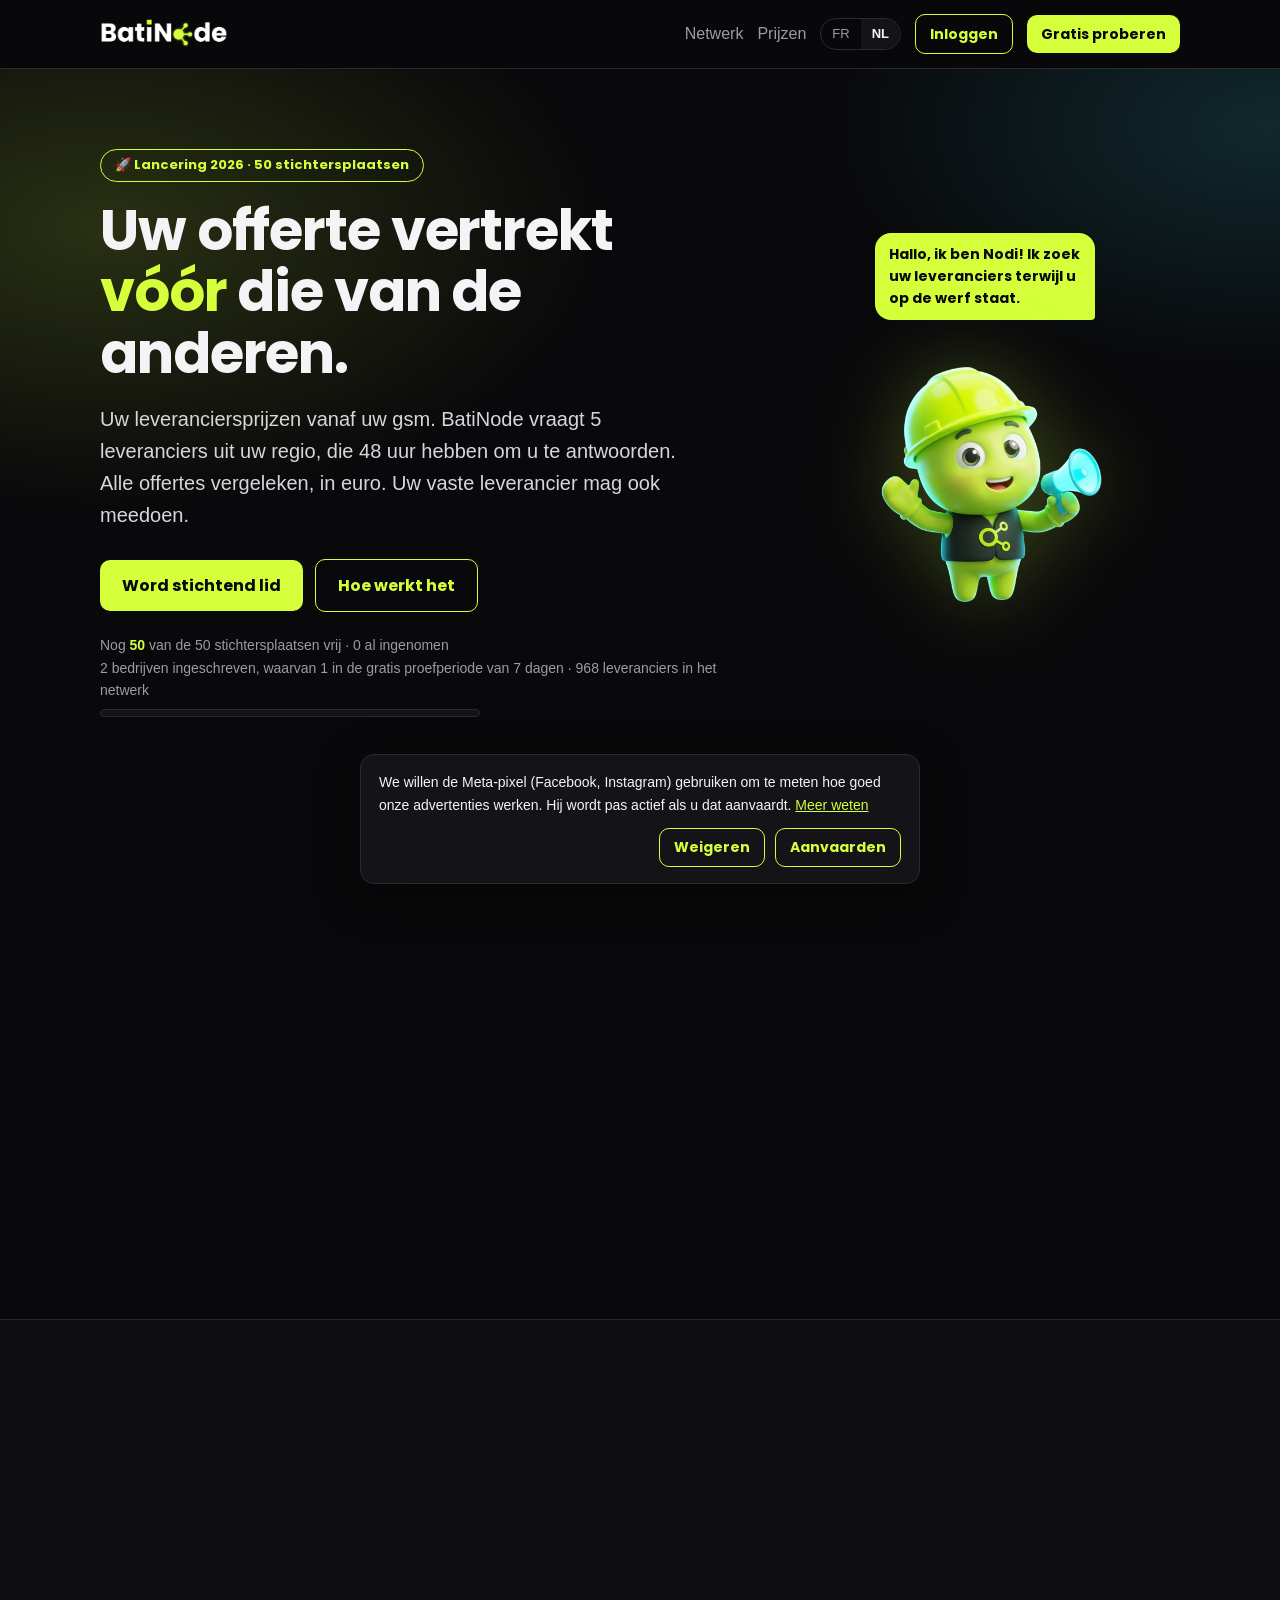
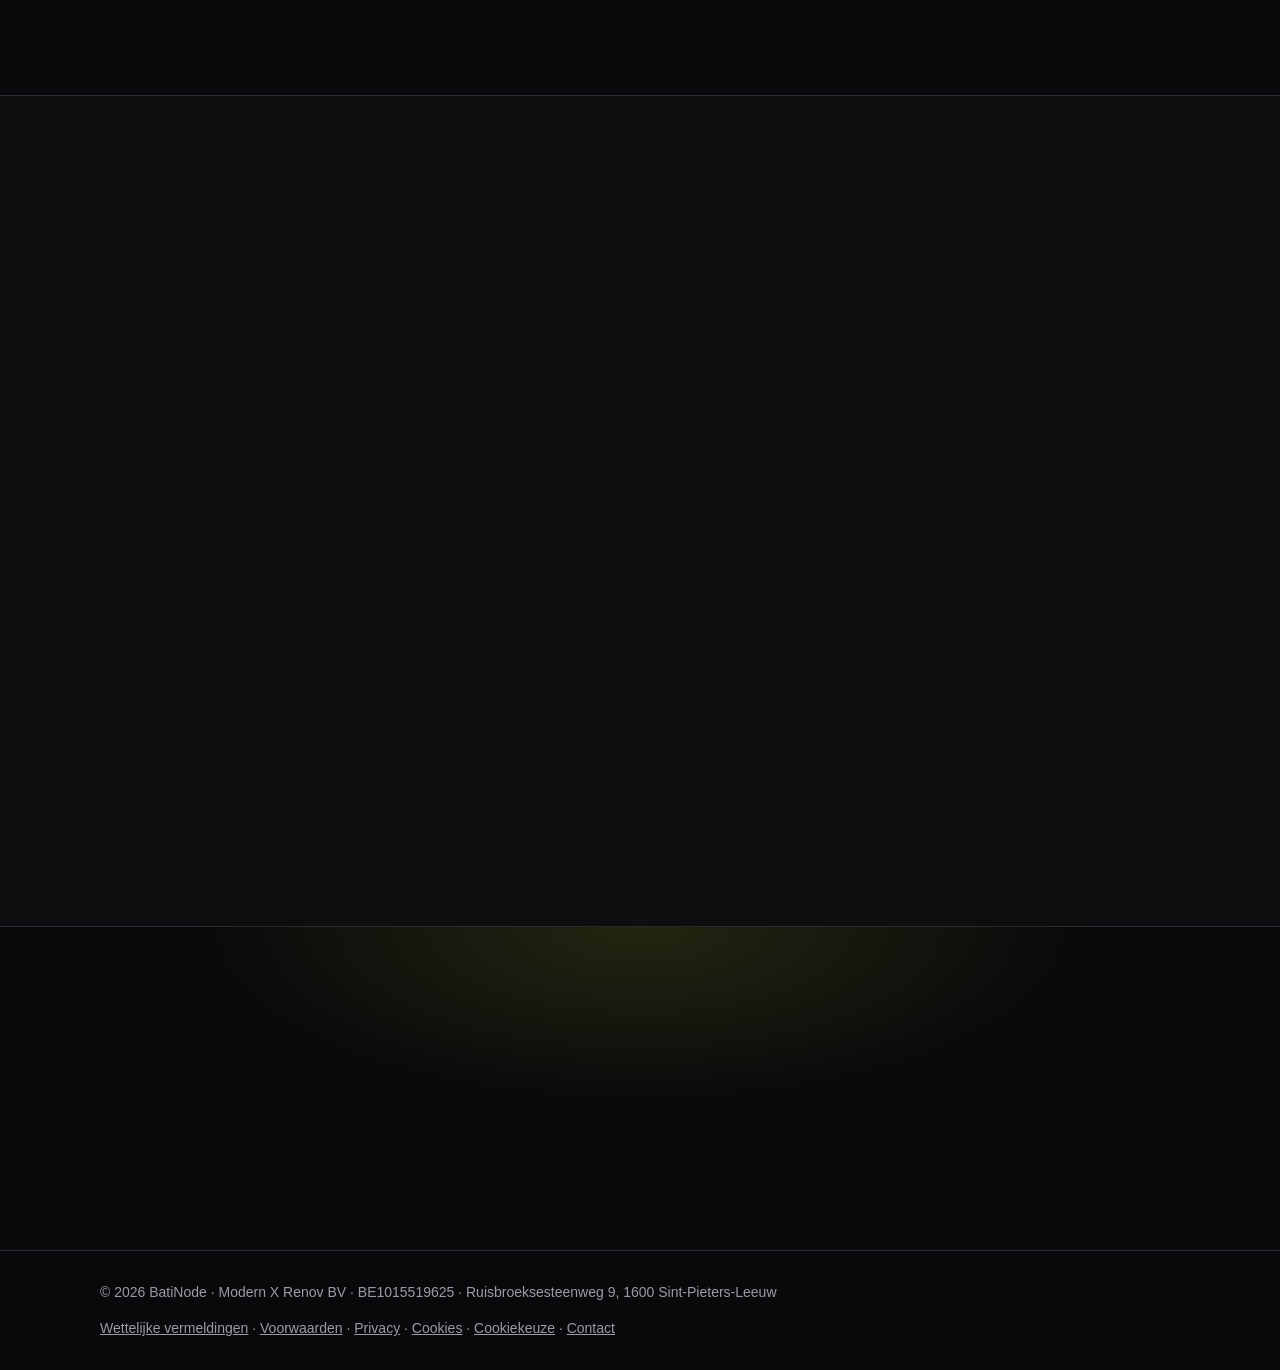
==== commit 29f7ca25: "Meta domain verification tag Co-Authored-By: Claude Opus 5.5 (1M context) <noreply@anthropic.com> Cl" ====
--- a/nl/index.html
+++ b/nl/index.html
@@ -3,6 +3,7 @@
 <head>
 <meta charset="utf-8">
 <meta name="viewport" content="width=device-width, initial-scale=1">
+<meta name="facebook-domain-verification" content="dnyil2w8xom4wqodam0yrhl2km5uhd" />
 <meta http-equiv="Content-Security-Policy" content="default-src 'self'; script-src 'self' https://connect.facebook.net; style-src 'self'; img-src 'self' data: https://www.facebook.com; font-src 'self'; connect-src 'self' https://bkmzstdviytslegbxsax.supabase.co https://www.facebook.com https://connect.facebook.net; object-src 'none'; base-uri 'self'; form-action 'self'; frame-ancestors 'none'; upgrade-insecure-requests">
 <meta name="referrer" content="strict-origin-when-cross-origin">
 <title>BatiNode – Uw materiaalprijzen opgevraagd bij 5 leveranciers | Voor aannemers</title>
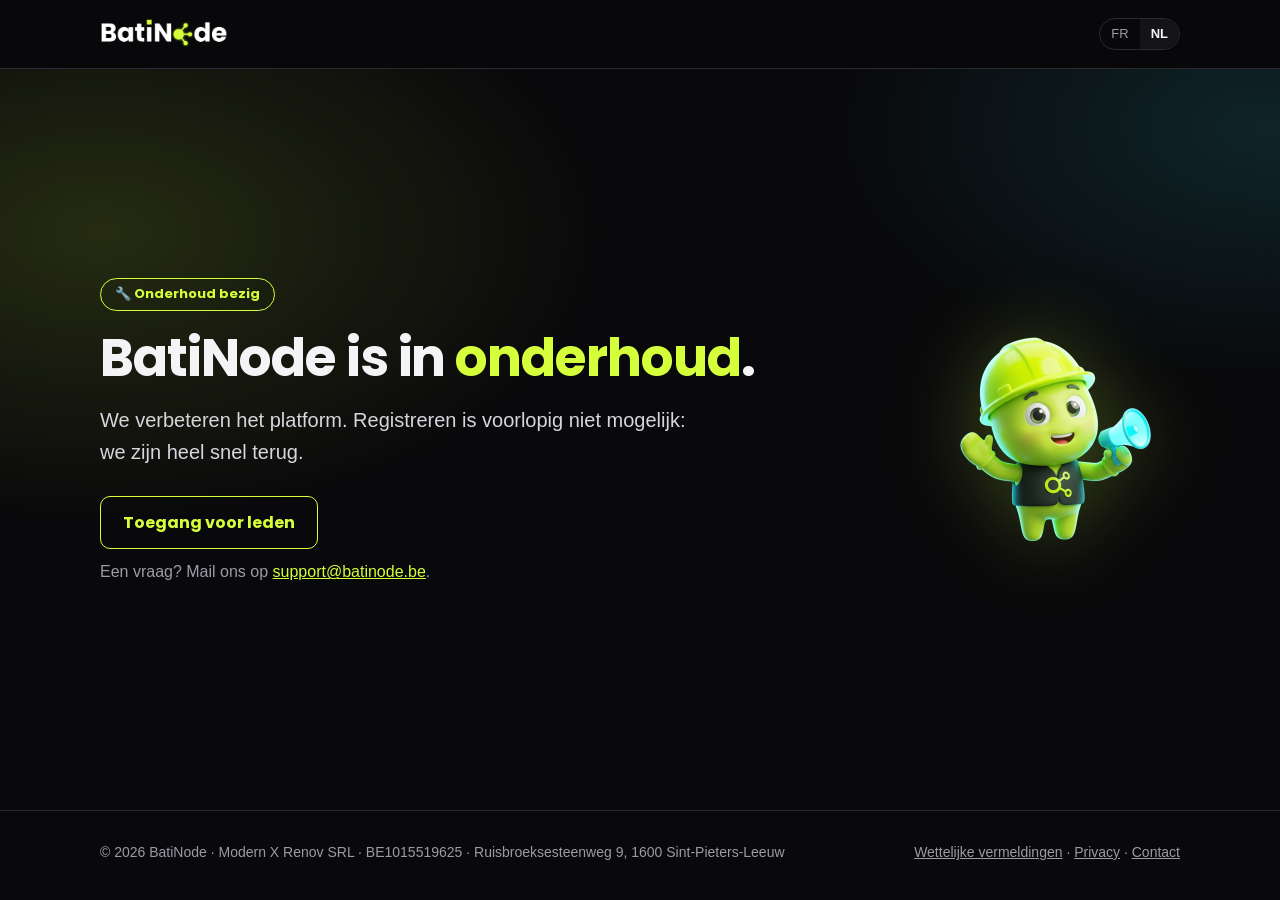
==== commit bb563b8d: "Maintenance page while BatiNode is private; Nodi keeps its proportions on phones The full landing pa" ====
--- a/nl/index.html
+++ b/nl/index.html
@@ -4,226 +4,49 @@
 <meta charset="utf-8">
 <meta name="viewport" content="width=device-width, initial-scale=1">
 <meta name="facebook-domain-verification" content="dnyil2w8xom4wqodam0yrhl2km5uhd" />
-<meta http-equiv="Content-Security-Policy" content="default-src 'self'; script-src 'self' https://connect.facebook.net; style-src 'self'; img-src 'self' data: https://www.facebook.com; font-src 'self'; connect-src 'self' https://bkmzstdviytslegbxsax.supabase.co https://www.facebook.com https://connect.facebook.net; object-src 'none'; base-uri 'self'; form-action 'self'; frame-ancestors 'none'; upgrade-insecure-requests">
+<meta http-equiv="Content-Security-Policy" content="default-src 'self'; script-src 'none'; style-src 'self'; img-src 'self' data:; font-src 'self'; connect-src 'none'; object-src 'none'; base-uri 'self'; form-action 'none'; frame-ancestors 'none'; upgrade-insecure-requests">
 <meta name="referrer" content="strict-origin-when-cross-origin">
-<title>BatiNode – Uw materiaalprijzen opgevraagd bij 5 leveranciers | Voor aannemers</title>
-<meta name="description" content="BatiNode vraagt uw prijzen op bij 5 leveranciers in uw regio en vergelijkt de offertes. De leveranciers hebben 48 uur om te antwoorden. Belgisch platform voor bouwondernemers. Lanceringsprijs: 50 stichtersplaatsen.">
-<link rel="canonical" href="https://batinode.be/nl/">
+<title>BatiNode – In onderhoud</title>
+<meta name="description" content="BatiNode, het Belgische platform voor bouwondernemers, is in onderhoud. We zijn snel terug.">
 <link rel="alternate" hreflang="fr-BE" href="https://batinode.be/">
 <link rel="alternate" hreflang="nl-BE" href="https://batinode.be/nl/">
 <link rel="icon" href="/favicon.svg" type="image/svg+xml">
 <link rel="icon" href="/favicon.ico" sizes="any">
 <link rel="apple-touch-icon" href="/apple-touch-icon.png">
-<meta property="og:type" content="website">
-<meta property="og:title" content="BatiNode – Uw offerte vertrekt vóór die van de anderen">
-<meta property="og:description" content="Het Belgische platform voor bouwondernemers. Word een van de 50 stichtende leden.">
+<meta property="og:title" content="BatiNode – In onderhoud">
+<meta property="og:description" content="BatiNode, het Belgische platform voor bouwondernemers, is in onderhoud. We zijn snel terug.">
 <meta property="og:image" content="https://batinode.be/assets/og-nl.png">
-<meta property="og:image:width" content="1200">
-<meta property="og:image:height" content="630">
-<meta property="og:image:alt" content="BatiNode – uw materiaalprijzen opgevraagd bij 5 leveranciers">
-<meta property="og:site_name" content="BatiNode">
-<meta property="og:locale" content="nl_BE">
-<meta name="twitter:card" content="summary_large_image">
-<meta name="twitter:image" content="https://batinode.be/assets/og-nl.png">
 <meta name="theme-color" content="#09090b">
-<meta property="og:url" content="https://batinode.be/nl/">
-<link rel="stylesheet" href="/assets/site.css?v=5">
-<script type="application/ld+json">{"@context":"https://schema.org","@type":"Organization","name":"BatiNode","url":"https://batinode.be/nl/","logo":"https://batinode.be/assets/logo.png","email":"support@batinode.be","legalName":"Modern X Renov BV","vatID":"BE1015519625","address":{"@type":"PostalAddress","streetAddress":"Ruisbroeksesteenweg 9","postalCode":"1600","addressLocality":"Sint-Pieters-Leeuw","addressCountry":"BE"}}</script>
+<link rel="stylesheet" href="/assets/site.css?v=6">
 </head>
 <body>
 <header>
   <div class="wrap nav">
     <a href="/nl/" aria-label="BatiNode – home"><img src="/assets/logo.png" alt="BatiNode" width="160" height="37"></a>
     <div class="links">
-      <a class="hide-m navlink" href="#netwerk">Netwerk</a>
-      <a class="hide-m navlink" href="#prijzen">Prijzen</a>
-      <div class="lang"><a href="/" hreflang="fr">FR</a><a class="on" href="/nl/">NL</a></div>
-      <a class="btn ghost sm hide-m" href="https://app.batinode.be/" rel="noopener">Inloggen</a>
-      <a class="btn sm" href="https://app.batinode.be/?fondateur=1&amp;lang=nl" rel="noopener">Gratis proberen</a>
+      <div class="lang"><a href="/">FR</a><a class="on" href="/nl/" hreflang="nl">NL</a></div>
     </div>
   </div>
 </header>
-
 <main>
-<section class="hero">
+<section class="maint">
   <div class="wrap">
     <div>
-      <span class="badge">🚀 Lancering 2026 · 50 stichtersplaatsen</span>
-      <h1>Uw offerte vertrekt <em>vóór</em> die van de anderen.</h1>
-      <p class="lead">Uw leveranciersprijzen vanaf uw gsm. BatiNode vraagt 5 leveranciers uit uw regio, die 48 uur hebben om u te antwoorden. Alle offertes vergeleken, in euro. Uw vaste leverancier mag ook meedoen.</p>
-      <div class="cta-row">
-        <a class="btn" href="https://app.batinode.be/?fondateur=1&amp;lang=nl" rel="noopener">Word stichtend lid</a>
-        <a class="btn ghost" href="#hoe">Hoe werkt het</a>
-      </div>
-      <div class="counter" data-founders="0">
-        Nog <b data-left>50</b> van de 50 stichtersplaatsen vrij · <span data-taken>0</span> al ingenomen<br><span data-registered>2</span> bedrijven ingeschreven, waarvan <span data-trial>1</span> in de gratis proefperiode van 7 dagen · <span data-suppliers>968</span> leveranciers in het netwerk
-        <div class="bar"><i></i></div>
-      </div>
+      <span class="badge">🔧 Onderhoud bezig</span>
+      <h1>BatiNode is in <em>onderhoud</em>.</h1>
+      <p class="lead">We verbeteren het platform. Registreren is voorlopig niet mogelijk: we zijn heel snel terug.</p>
+      <div class="cta-row"><a class="btn ghost" href="https://app.batinode.be/" rel="noopener">Toegang voor leden</a></div>
+      <p class="muted">Een vraag? Mail ons op <a href="mailto:support@batinode.be">support@batinode.be</a>.</p>
     </div>
-    <div class="nodi">
-      <div class="bubble">Hallo, ik ben Nodi! Ik zoek uw leveranciers terwijl u op de werf staat.</div>
-      <img src="/assets/nodi.png" alt="Nodi, de assistent van BatiNode" width="300" height="300">
-    </div>
-  </div>
-</section>
-
-<section id="cijfers">
-  <div class="wrap">
-    <h2 class="reveal">Bouwmaterialen werden <em>27 % duurder</em> sinds 2020. Is uw korting mee geëvolueerd?</h2>
-    <p class="sub reveal">Prijzen veranderen elke maand, klanten vergelijken alles, en elke avond wachten op een prijs is een werf die elders kan tekenen.</p>
-    <div class="grid3">
-      <div class="card reveal"><div class="stat">+27 %</div><p>Stijging van de prijsindex voor bouwmaterialen sinds eind 2020 (FOD Economie).</p></div>
-      <div class="card reveal"><div class="stat">1 tot 2 weken</div><p>Op bouwfora zeggen particulieren dat ze na die termijn zonder offerte afhaken.</p></div>
-      <div class="card reveal"><div class="stat">13 u</div><p>Per week: de beheertijd van een bouwondernemer, waarvan ongeveer 3 u voor aankopen en offertes (studie Asterès 2024, Frankrijk).</p></div>
-    </div>
-  </div>
-</section>
-
-<section class="alt">
-  <div class="wrap story reveal">
-    <div>
-      <h2>Zoon van een aannemer. <em>Ik zag het probleem van binnenuit.</em></h2>
-      <p>Mijn vader is aannemer in de bouw. Ik heb enkele jaren met hem samengewerkt, en ik deed de administratie en het beheer van het bedrijf. Bij elke werf hetzelfde verhaal: prijsaanvragen links en rechts, herinneringen sturen, en altijd dezelfde leveranciers uit gewoonte… terwijl hun prijzen niet altijd de voordeligste waren.</p>
-      <p>Ik zocht een oplossing. Die bestond niet. Dus heb ik ze gemaakt: <b>BatiNode</b>. U vraagt uw prijs één keer, aan leveranciers dicht bij uw werf, en alle offertes vergeleken.</p>
-      <p class="muted">— Henrique, oprichter van BatiNode</p>
-    </div>
-    <div class="card">
-      <p class="quote">Onze belofte: uw leveranciersprijzen opgevraagd in 2 minuten, de offertes vergeleken zodra ze binnenkomen.</p>
-      <p class="muted">Minder telefoneren, meer werven.</p>
-    </div>
-  </div>
-</section>
-
-<section id="hoe">
-  <div class="wrap">
-    <h2 class="reveal">Hoe werkt het</h2>
-    <p class="sub reveal">Drie stappen, geen opleiding nodig.</p>
-    <div class="grid3">
-      <div class="card reveal"><span class="num">1</span><h3>Beschrijf wat u nodig hebt</h3><p>Producten, hoeveelheden, levering of afhaling. Importeer zelfs uw Excel-meetstaat met één klik.</p></div>
-      <div class="card reveal"><span class="num">2</span><h3>Nodi vindt 5 leveranciers</h3><p>Uit meer dan 1.000 gecontroleerde Belgische leveranciers, dicht bij uw werf. Of kies uw eigen leveranciers, of beide.</p></div>
-      <div class="card reveal"><span class="num">3</span><h3>Vergelijk en bestel</h3><p>De offertes naast elkaar, op eenheidsprijs: beste prijs, termijn, levering. U kiest, wij verwittigen de anderen.</p></div>
-    </div>
-  </div>
-</section>
-
-<section id="vergelijking" class="alt">
-  <div class="wrap">
-    <h2 class="reveal">De vergelijking, <em>in één oogopslag</em></h2>
-    <p class="sub reveal">Elke offerte naast elkaar, op eenheidsprijs, ook als een leverancier per rol of per emmer verkoopt. Nodi leest de pdf-offertes, controleert of het materiaal het gevraagde is en toont u de beste offerte.</p>
-    <img class="shot reveal" src="/assets/comparatif-nl.png" width="1290" height="957" loading="lazy" alt="Voorbeeld van een BatiNode-vergelijking: drie offertes naast elkaar, de beste aangeduid door Nodi, en een ander product gemeld met een nieuwe aanvraag">
-    <p class="note reveal">Voorbeeld met fictieve leveranciers.</p>
-  </div>
-</section>
-
-<section id="netwerk">
-  <div class="wrap">
-    <h2 class="reveal">Niet alleen leveranciers: <em>een ondernemersnetwerk</em></h2>
-    <p class="sub reveal">BatiNode verbindt ook bouwbedrijven met elkaar. Ze zijn allemaal gecontroleerd in de KBO en het btw-register: u weet met wie u praat.</p>
-    <div class="grid2">
-      <div class="card reveal"><div class="ico">🧱</div><h3>Onderaanneming</h3><p>Te veel werk? Geef een perceel aan een gecontroleerde aannemer. Te weinig? Bied uw diensten aan anderen aan.</p></div>
-      <div class="card reveal"><div class="ico">🤝</div><h3>Samenwerking en gedeelde werven</h3><p>Ga samen voor een grotere werf, combineer uw vakgebieden en win opdrachten die u alleen niet zou nemen.</p></div>
-      <div class="card reveal"><div class="ico">🛠️</div><h3>Materiaal lenen</h3><p>Stelling, minigraver, betonmolen: huur of leen bij een collega in de buurt.</p></div>
-      <div class="card reveal"><div class="ico">💬</div><h3>Chat en afspraken tussen vakmensen</h3><p>Schrijf rechtstreeks naar een andere aannemer. Komt u tot een akkoord, noteer het in de app: iedereen houdt een spoor.</p></div>
-    </div>
-  </div>
-</section>
-
-<section class="alt">
-  <div class="wrap">
-    <h2 class="reveal">Alles om <em>tijd en marge te winnen</em></h2>
-    <div class="grid3 mt">
-      <div class="card reveal"><div class="ico">⚡</div><h3>48 uur om te antwoorden</h3><p>Leveranciers hebben 48 uur om te antwoorden. Zonder antwoord schrijft Nodi andere leveranciers aan om de 5 aan te vullen, zonder u.</p></div>
-      <div class="card reveal"><div class="ico">✅</div><h3>Gecontroleerde bedrijven</h3><p>Elk bedrijf wordt gecontroleerd in de KBO en het Europese btw-register.</p></div>
-      <div class="card reveal"><div class="ico">🤝</div><h3>Ondernemersnetwerk</h3><p>Onderaanneming, partnerschappen, hulp: vind betrouwbare vakmensen en chat rechtstreeks tussen gecontroleerde bedrijven.</p></div>
-      <div class="card reveal"><div class="ico">📦</div><h3>Opgevolgde bestellingen</h3><p>Bestelbon, voorschot, ontvangst, gecontroleerde Peppol-factuur.</p></div>
-      <div class="card reveal"><div class="ico">🇧🇪</div><h3>NL en FR</h3><p>Iedereen in zijn eigen taal: u, uw leveranciers, uw e-mails.</p></div>
-      <div class="card reveal"><div class="ico">🗂️</div><h3>Minder papierwerk</h3><p>Alle offertes en bestellingen op één plek. Minder telefoontjes voor wie de administratie doet.</p></div>
-    </div>
-  </div>
-</section>
-
-<section id="prijzen">
-  <div class="wrap">
-    <h2 class="reveal">Lanceringsprijs – <em>stichterstarief</em></h2>
-    <p class="sub reveal">7 dagen gratis proberen, zonder bankkaart. Zonder verplichting, opzegbaar met één klik.</p>
-    <div class="grid2">
-      <div class="card price reveal">
-        <h3>Starter</h3>
-        <p class="amount">69,99 € <small>excl. btw / maand</small></p>
-        <span class="launch">Lanceringsprijs · of 699,90 €/jaar (2 maanden gratis)</span>
-        <ul><li>Onbeperkt ondernemersnetwerk</li><li>Chat en akkoorden tussen vakmensen</li><li>Badge gecontroleerd bedrijf</li><li>2 gebruikers</li></ul>
-        <a class="btn ghost" href="https://app.batinode.be/?fondateur=1&amp;lang=nl" rel="noopener">Start de proefperiode</a>
-      </div>
-      <div class="card price reco reveal">
-        <span class="tag">Aanbevolen</span>
-        <h3>Premium</h3>
-        <p class="amount">129,99 € <small>excl. btw / maand</small></p>
-        <span class="launch">Lanceringsprijs · of 1.299,90 €/jaar (2 maanden gratis)</span>
-        <ul><li>Alles van Starter</li><li>Onbeperkt leveranciersprijzen opvragen</li><li>Vergelijking en opvolging van bestellingen</li><li>PDF-export · 5 gebruikers</li></ul>
-        <a class="btn" href="https://app.batinode.be/?fondateur=1&amp;lang=nl" rel="noopener">Word stichtend lid</a>
-      </div>
-    </div>
-    <div class="guarantee reveal">🔒 <b>Stichtersgarantie:</b> de eerste 50 geabonneerde bedrijven behouden hun lanceringsprijs <b>levenslang</b>, zolang het abonnement actief blijft. U kunt <b>één keer</b> van formule veranderen met behoud van de garantie; een terugstap (of onderbreking) doet ze vervallen. Plus 21 % Belgische btw.</div>
-  </div>
-</section>
-
-<section class="alt">
-  <div class="wrap">
-    <h2 class="reveal">Word <em>stichtend ambassadeur</em></h2>
-    <p class="sub reveal">BatiNode start. De eerste 50 zijn geen gewone klanten: zij bouwen de tool samen met ons.</p>
-    <div class="grid3">
-      <div class="card reveal"><div class="ico">💎</div><h3>Levenslang vaste prijs</h3><p>Uw lanceringstarief verandert nooit, ook niet als de prijzen stijgen.</p></div>
-      <div class="card reveal"><div class="ico">🏅</div><h3>Badge "Stichtend lid"</h3><p>Zichtbaar op uw profiel bij alle BatiNode-leden.</p></div>
-      <div class="card reveal"><div class="ico">🗣️</div><h3>Uw stem telt</h3><p>Rechtstreekse lijn met het team en als eerste toegang tot nieuwigheden. Uw ideeën worden functies.</p></div>
-    </div>
-  </div>
-</section>
-
-<section id="leveranciers">
-  <div class="wrap story reveal">
-    <div>
-      <h2>Bent u <em>leverancier</em>?</h2>
-      <p>Ontvang prijsaanvragen van gecontroleerde aannemers uit uw regio, rechtstreeks in uw mailbox. U antwoordt via een link, online of door uw offerte als PDF toe te voegen.</p>
-      <p><b>Gratis, zonder account, zonder verplichting.</b> Afmelden met één klik.</p>
-    </div>
-    <div class="card"><p>Een vraag? <a href="mailto:support@batinode.be">support@batinode.be</a></p></div>
-  </div>
-</section>
-
-<section class="alt">
-  <div class="wrap">
-    <h2 class="reveal">Veelgestelde vragen</h2>
-    <details class="reveal"><summary>Ik werk al jaren met mijn vaste leverancier.</summary><p>Perfect: hij mag ook meedoen. BatiNode vervangt hem niet, het zet hem in concurrentie met 4 andere leveranciers uit uw regio. U behoudt de relatie en hebt een cijfermatig argument om te onderhandelen.</p></details>
-    <details class="reveal"><summary>Mijn nettoprijzen zijn al scherp.</summary><p>Check het met één aanvraag. Is uw leverancier de goedkoopste, dan hebt u het bewijs. Zo niet, dan weet u precies hoeveel u per werf verliest.</p></details>
-    <details class="reveal"><summary>Wie ziet mijn prijzen en werven?</summary><p>Niemand behalve u. Geen enkele concurrent ziet uw prijzen, en de naam van uw klant wordt nooit aan leveranciers doorgegeven: ze zien enkel uw bedrijf en de gemeente van de werf.</p></details>
-    <details class="reveal"><summary>Ik heb geen tijd om software te leren.</summary><p>Er valt niets te leren: een prijs opvragen bij leveranciers duurt 2 minuten vanaf uw gsm, en Nodi begeleidt u de eerste keer. Niets te installeren.</p></details>
-    <details class="reveal"><summary>Verplicht de gratis proefperiode mij tot iets?</summary><p>Nee. 7 dagen volledige toegang, zonder bankkaart. Daarna kiest u een formule of stopt u.</p></details>
-    <details class="reveal"><summary>Hoe worden de leveranciers gekozen?</summary><p>Volgens het soort materiaal dat u vraagt, bij leveranciers dicht bij uw werf: ongeveer 25 km als u afhaalt in de winkel, 50 km als u laat leveren. Geen offertes van de andere kant van het land. U kunt ook uw eigen leveranciers toevoegen.</p></details>
-    <details class="reveal"><summary>Betalen leveranciers iets?</summary><p>Nee. Antwoorden is gratis voor hen, wat zorgt voor veel en snelle antwoorden.</p></details>
-    <details class="reveal"><summary>Wat betekent "levenslang gegarandeerde prijs"?</summary><p>Als u bij de eerste 50 geabonneerde bedrijven hoort, verandert uw lanceringsprijs nooit zolang uw abonnement zonder onderbreking actief blijft. U kunt één keer van formule wisselen (bijvoorbeeld van Starter naar Premium) met behoud van de garantie; keert u daarna terug, dan vervalt de garantie.</p></details>
-    <details class="reveal"><summary>Zijn mijn gegevens veilig?</summary><p>Ja: hosting in de Europese Unie, versleutelde verbindingen, elk bedrijf ziet enkel zijn eigen gegevens, betalingen via Stripe. Zie ons privacybeleid.</p></details>
-  </div>
-</section>
-
-<section class="final">
-  <div class="wrap reveal">
-    <h2>Klaar om elke week uren te winnen?</h2>
-    <p class="sub center">Word een van de 50 stichtende leden van BatiNode.</p>
-    <a class="btn" href="https://app.batinode.be/?fondateur=1&amp;lang=nl" rel="noopener">Start mijn gratis proefperiode</a>
+    <div class="nodi"><img src="/assets/nodi.png" alt="Nodi, de assistent van BatiNode" width="300" height="300"></div>
   </div>
 </section>
 </main>
-
 <footer>
   <div class="wrap">
-    <span>© 2026 BatiNode · Modern X Renov BV · BE1015519625 · Ruisbroeksesteenweg 9, 1600 Sint-Pieters-Leeuw</span>
-    <span><a href="/nl/legal/mentions.html">Wettelijke vermeldingen</a> · <a href="/nl/legal/conditions.html">Voorwaarden</a> · <a href="/nl/legal/confidentialite.html">Privacy</a> · <a href="/nl/legal/cookies.html">Cookies</a> · <a href="#cookies" data-consent-open>Cookiekeuze</a> · <a href="mailto:support@batinode.be">Contact</a></span>
+    <span>© 2026 BatiNode · Modern X Renov SRL · BE1015519625 · Ruisbroeksesteenweg 9, 1600 Sint-Pieters-Leeuw</span>
+    <span><a href="/nl/legal/mentions.html">Wettelijke vermeldingen</a> · <a href="/nl/legal/confidentialite.html">Privacy</a> · <a href="mailto:support@batinode.be">Contact</a></span>
   </div>
 </footer>
-<div class="consent" id="consent" role="dialog" aria-label="Cookies" hidden>
-  <p>We willen de Meta-pixel (Facebook, Instagram) gebruiken om te meten hoe goed onze advertenties werken. Hij wordt pas actief als u dat aanvaardt. <a href="/nl/legal/cookies.html">Meer weten</a></p>
-  <div class="consent-actions"><button type="button" class="btn ghost sm" data-consent="no">Weigeren</button><button type="button" class="btn ghost sm" data-consent="yes">Aanvaarden</button></div>
-</div>
-<script src="/assets/site.js?v=5" defer></script>
 </body>
 </html>
--- a/assets/site.css
+++ b/assets/site.css
@@ -34,7 +34,7 @@
 .bar{height:8px;background:var(--carte);border:1px solid var(--bord);border-radius:99px;max-width:380px;margin-top:8px;overflow:hidden}
 .bar i{display:block;height:100%;background:linear-gradient(90deg,var(--vert),var(--cyan));width:0;transition:width 1.2s}
 .nodi{position:relative;text-align:center}
-.nodi img{max-width:300px;margin:0 auto;filter:drop-shadow(0 0 40px rgba(212,255,58,.25));animation:float 5s ease-in-out infinite}
+.nodi img{max-width:300px;height:auto;margin:0 auto;filter:drop-shadow(0 0 40px rgba(212,255,58,.25));animation:float 5s ease-in-out infinite}
 @keyframes float{50%{transform:translateY(-12px)}}
 .bubble{position:relative;display:inline-block;margin:0 auto 14px;background:var(--vert);color:var(--noir);font-weight:700;font-size:14px;padding:10px 14px;border-radius:16px 16px 4px 16px;max-width:220px;text-align:left}
 /* sections */
@@ -100,3 +100,12 @@
 .consent p{margin:0 0 12px}
 .consent-actions{display:flex;gap:10px;justify-content:flex-end;flex-wrap:wrap}
 .consent button{cursor:pointer;font-size:14px}
+
+/* maintenance */
+.maint{min-height:calc(100vh - 69px - 90px);display:flex;align-items:center;position:relative;overflow:hidden;padding:56px 0}
+.maint:before{content:"";position:absolute;inset:-20%;background:radial-gradient(40% 40% at 20% 30%,rgba(212,255,58,.14),transparent 70%),radial-gradient(35% 35% at 85% 20%,rgba(58,232,255,.12),transparent 70%);z-index:0}
+.maint .wrap{position:relative;z-index:1;display:grid;grid-template-columns:1fr auto;gap:40px;align-items:center;width:100%}
+.maint h1{font-size:clamp(32px,5vw,52px)}
+.maint .nodi img{width:260px;height:auto}
+.maint .muted a{color:var(--vert)}
+@media (max-width:860px){.maint .wrap{grid-template-columns:1fr;text-align:center}.maint .nodi{order:-1}.maint .nodi img{width:150px}.maint .lead{margin-left:auto;margin-right:auto}.maint .cta-row{justify-content:center}}
